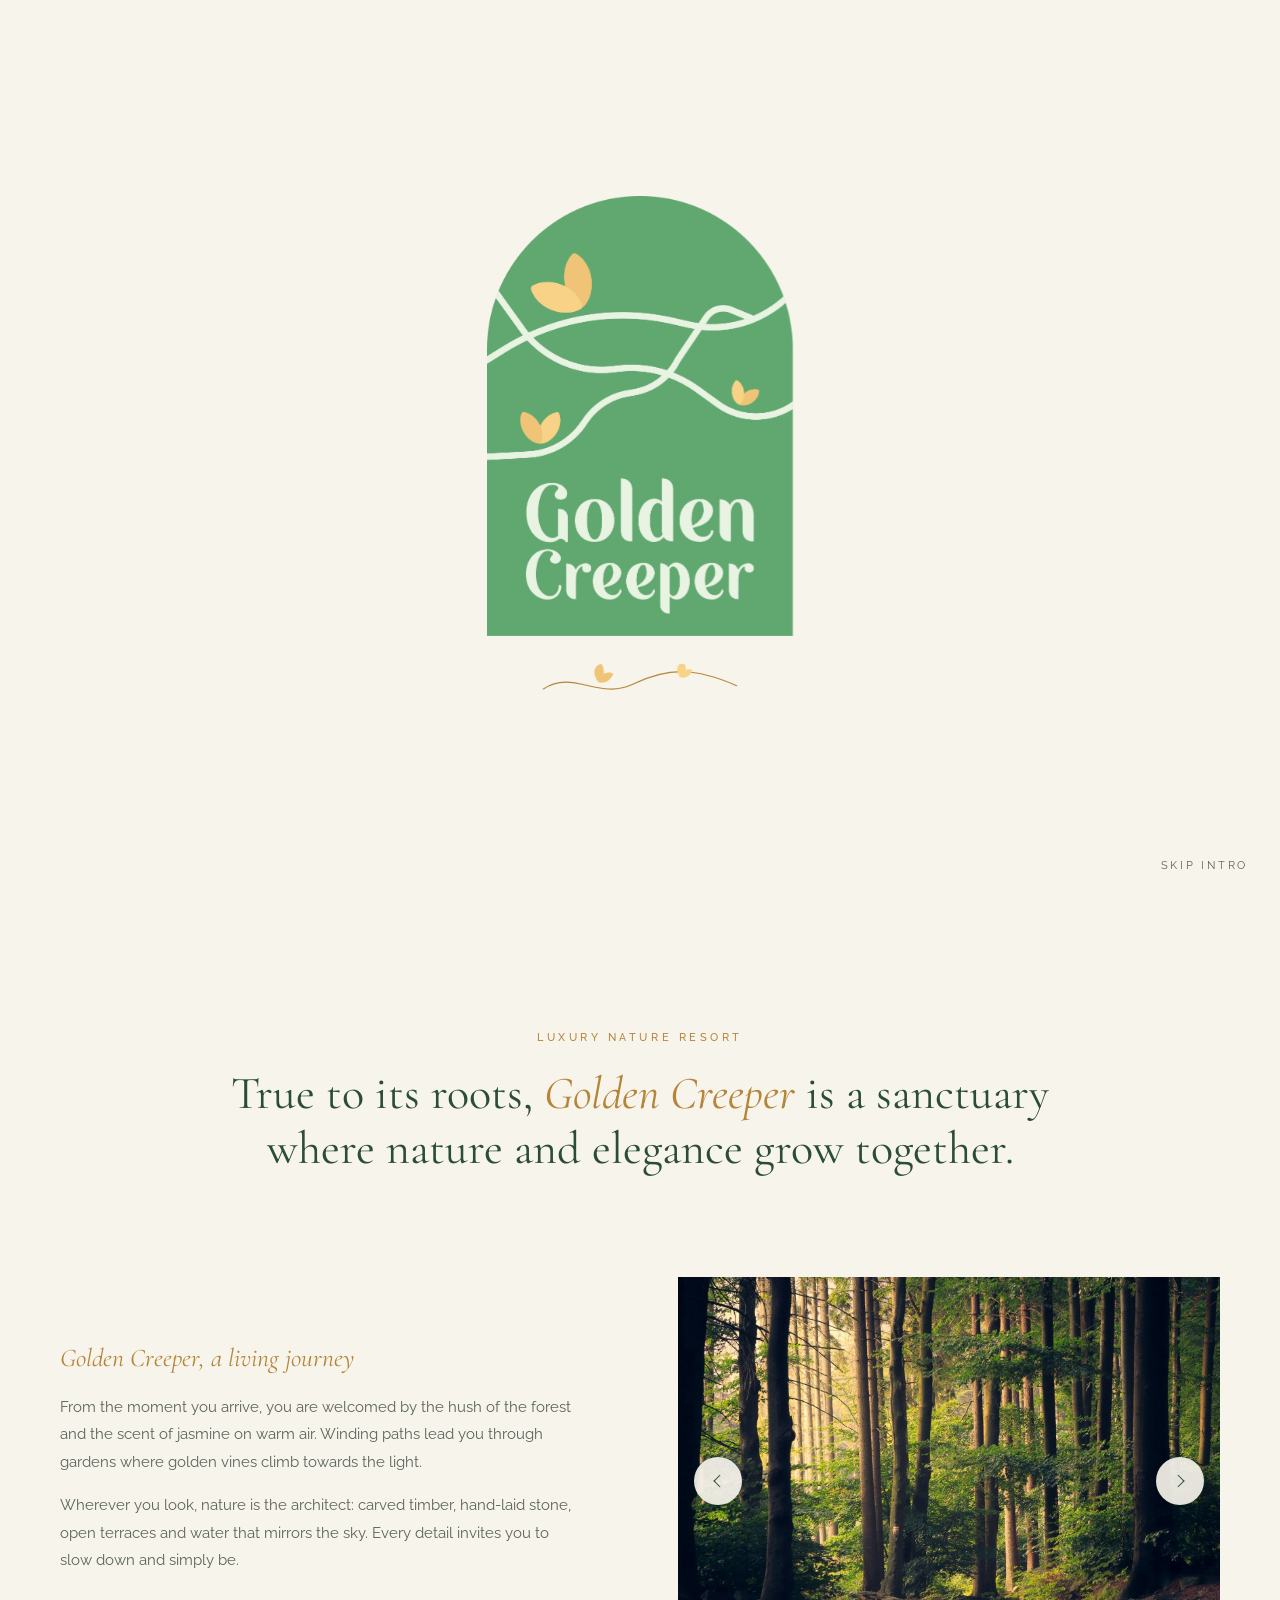
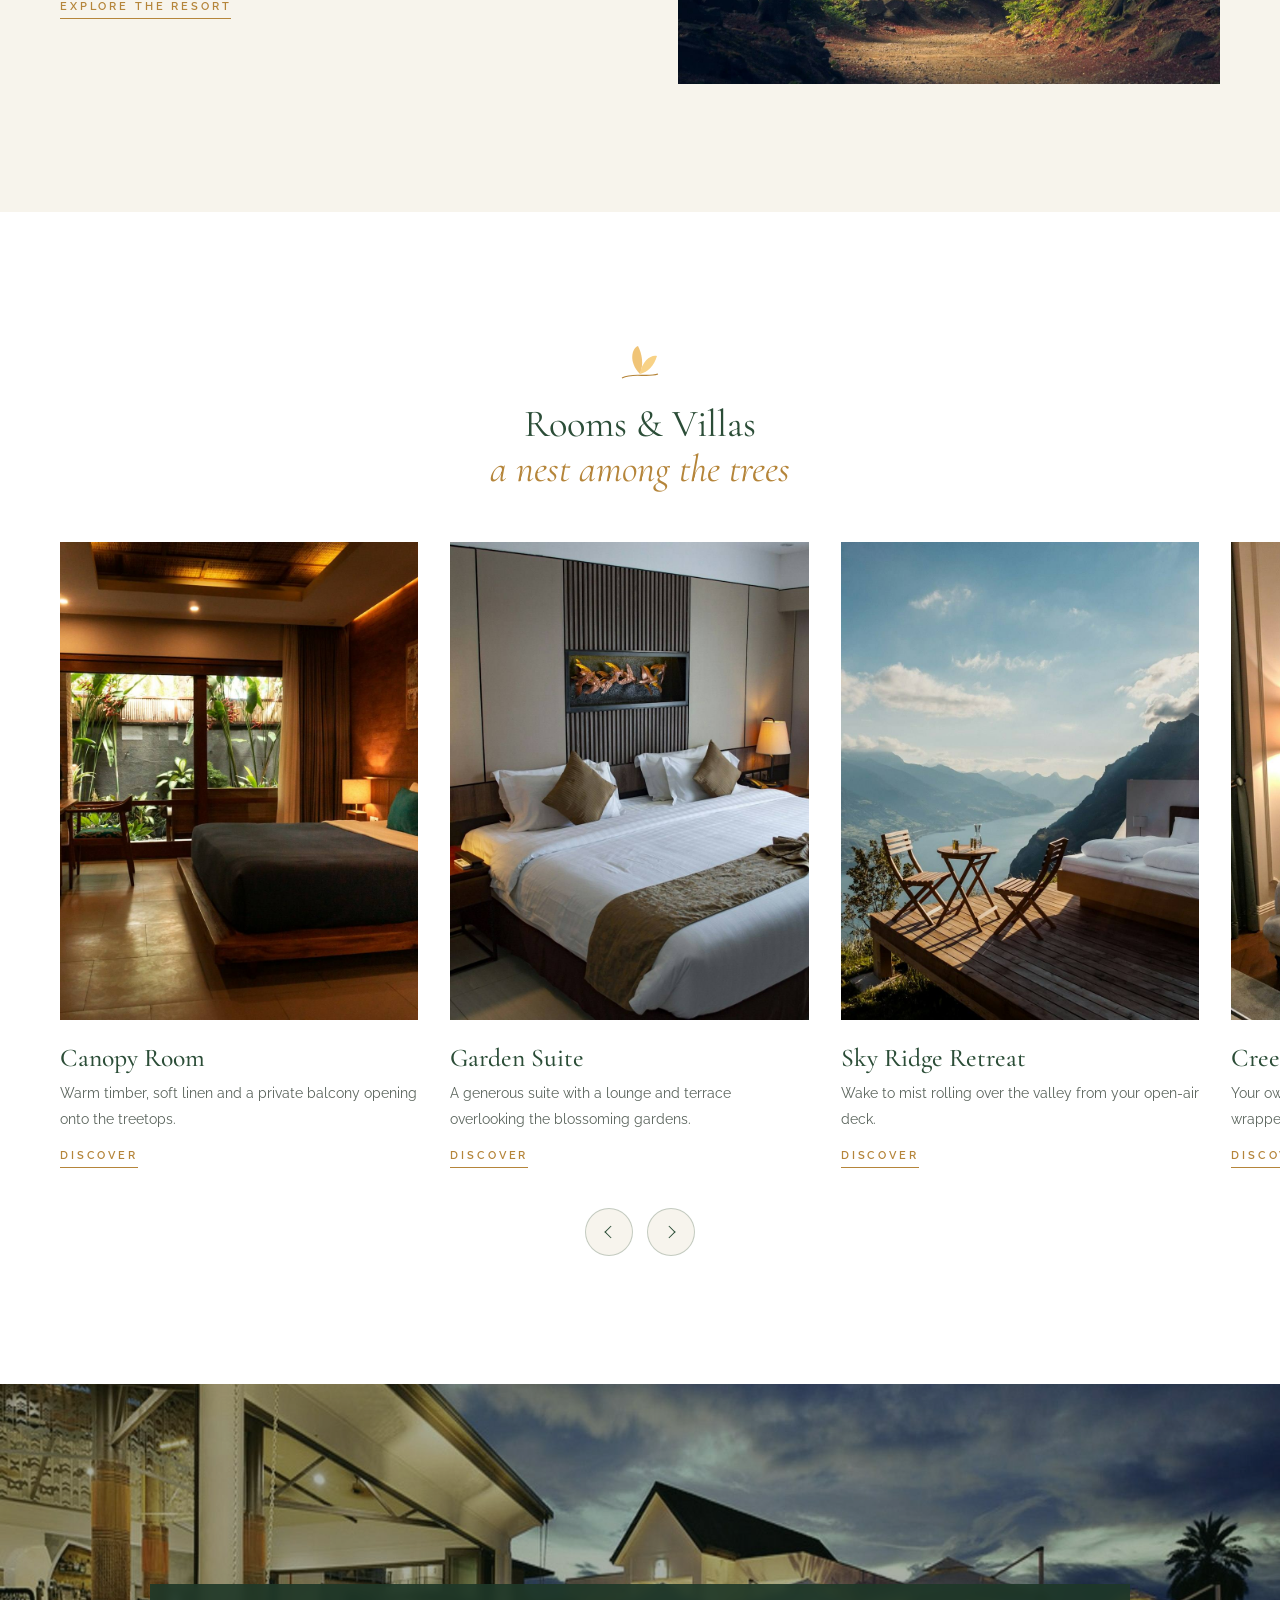
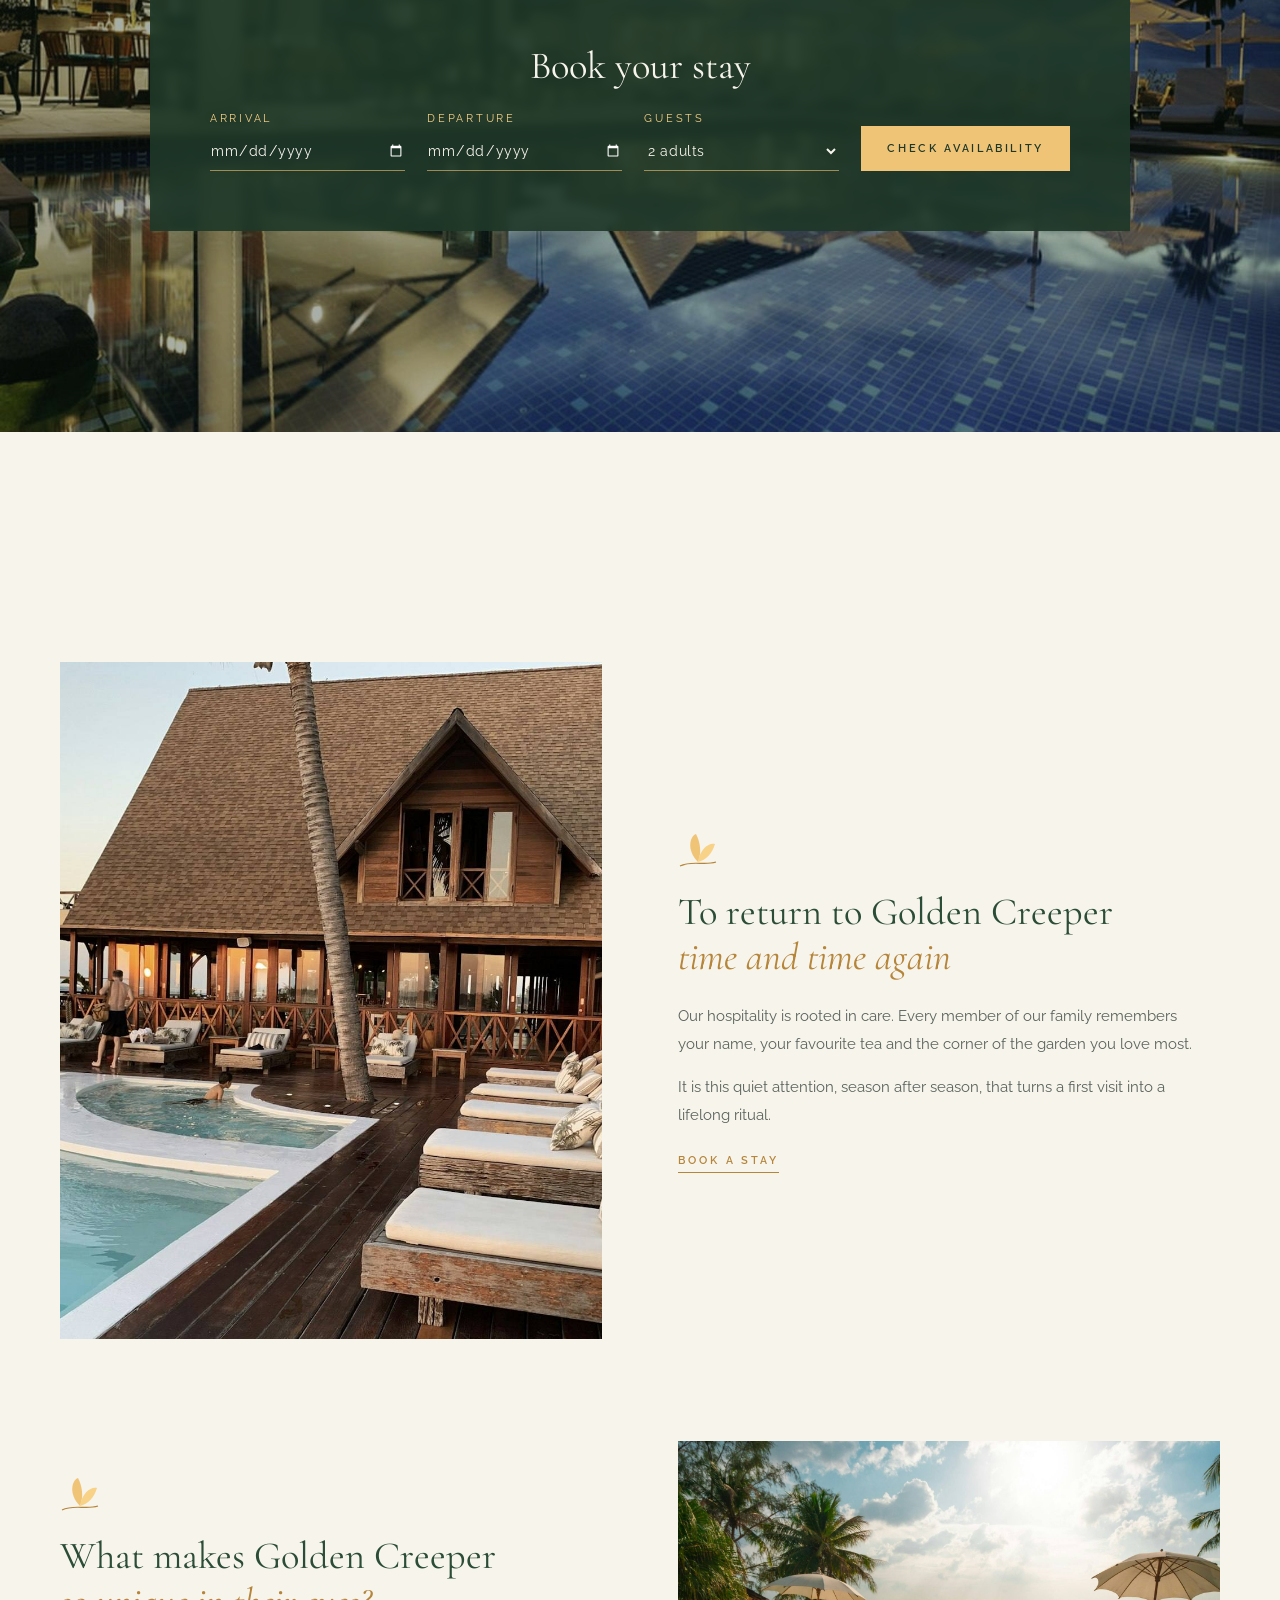
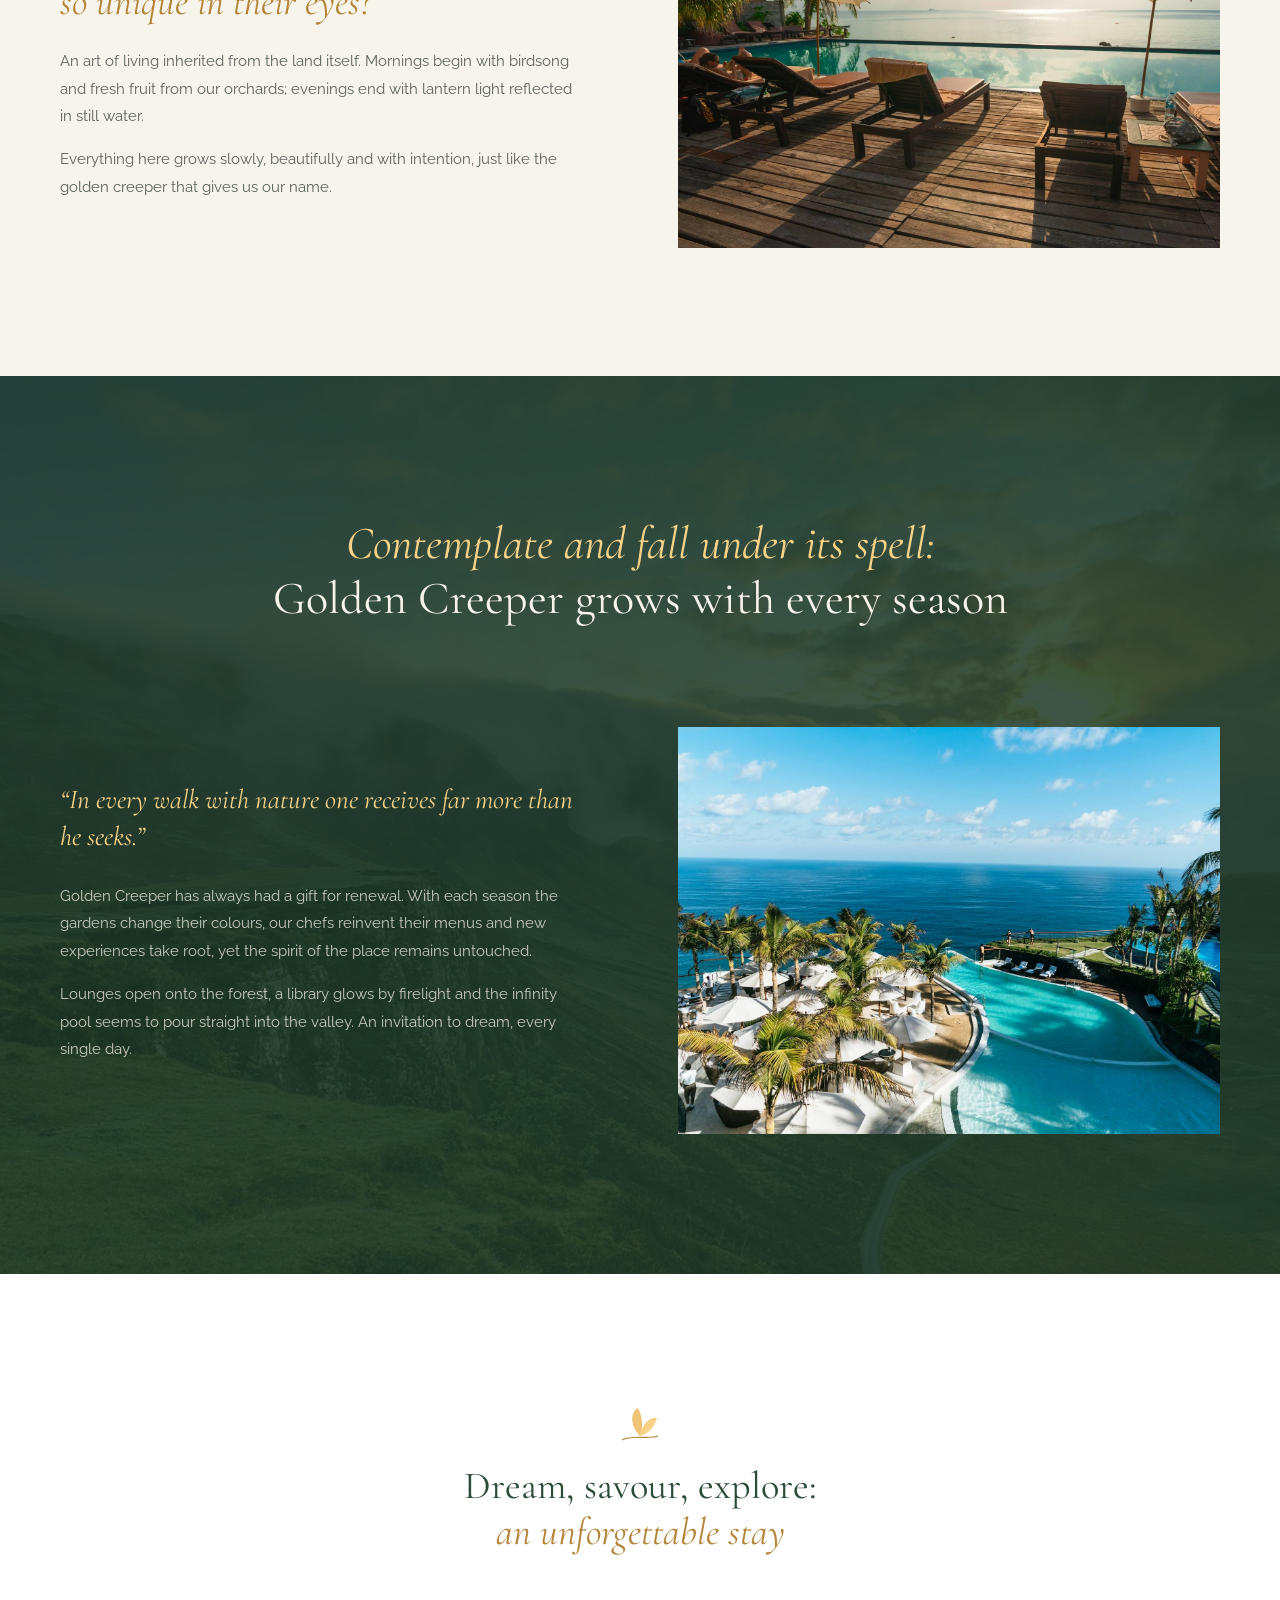
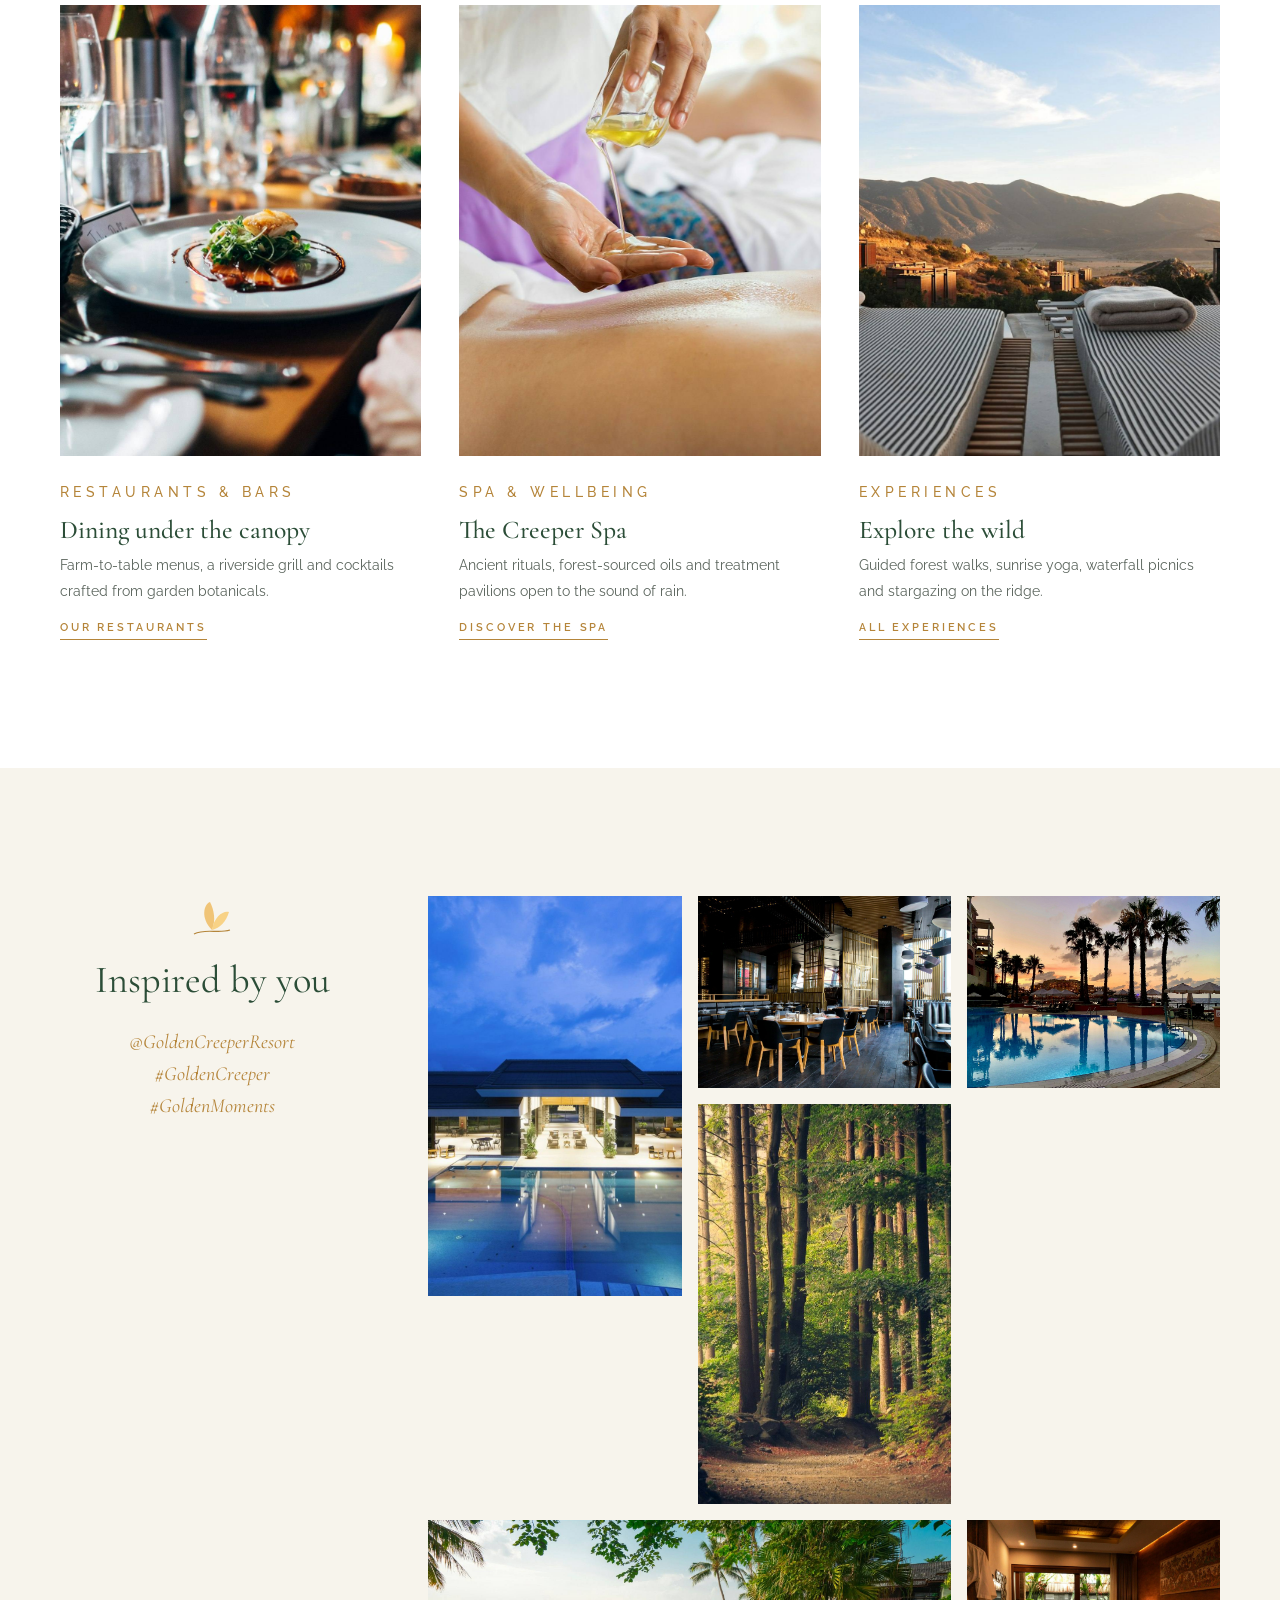
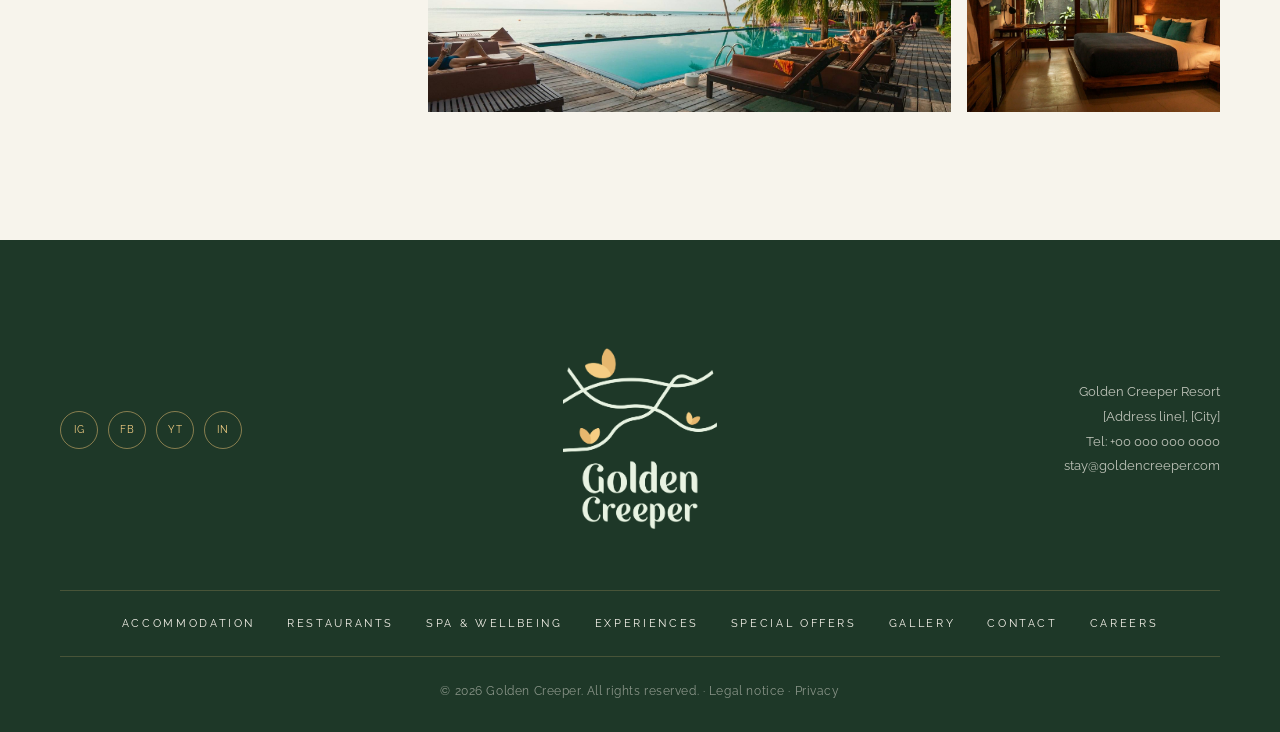
==== index.html @ 2eb1843a "Add files via upload" ====
<!doctype html>
<html lang="en">
<head>
  <meta charset="utf-8">
  <meta name="viewport" content="width=device-width, initial-scale=1">
  <title>Golden Creeper · Luxury Nature Resort · Official Site</title>
  <meta name="description" content="Golden Creeper — a luxury nature resort where the forest, the light and the art of hospitality grow together.">
  <link rel="icon" type="image/png" href="img/logo.png">
  <link rel="preconnect" href="https://fonts.googleapis.com">
  <link rel="preconnect" href="https://fonts.gstatic.com" crossorigin>
  <link href="https://fonts.googleapis.com/css2?family=Cormorant+Garamond:ital,wght@0,400;0,500;0,600;1,400;1,500&family=Raleway:wght@300;400;500;600&display=swap" rel="stylesheet">
  <link rel="preload" as="image" href="img/hero.jpg">
  <link rel="stylesheet" href="css/styles.css">
</head>
<body class="is-intro">

  <!-- ============ INTRO / LANDING SCREEN ============ -->
  <div class="intro" id="intro" aria-hidden="true">
    <div class="intro__bg"></div>
    <div class="intro__stage">
      <div class="intro__logo" id="introLogo">
        <div class="intro__logo-inner">
          <img class="intro__logo-color" src="img/logo.png" alt="">
          <img class="intro__logo-knockout" src="img/logo-knockout.png" alt="">
        </div>
      </div>
      <svg class="intro__ornament" viewBox="0 0 240 48" fill="none">
        <path class="vine" pathLength="1" d="M4 30 C 40 6, 70 44, 112 24 S 186 4, 236 26"/>
        <g class="leaf leaf--1"><path d="M70 22 c -10 -14 -2 -22 4 -22 c 4 8 4 16 -4 22 z"/><path d="M70 22 c 2 -12 14 -14 18 -10 c -4 8 -10 12 -18 10 z"/></g>
        <g class="leaf leaf--2"><path d="M168 16 c -8 -12 0 -18 5 -18 c 3 6 3 13 -5 18 z"/><path d="M168 16 c 2 -10 12 -11 15 -8 c -3 6 -8 10 -15 8 z"/></g>
      </svg>
    </div>
    <button class="intro__skip" type="button">Skip intro</button>
  </div>

  <!-- ============ HEADER ============ -->
  <header class="header" id="header">
    <button class="header__menu" id="menuBtn" type="button" aria-label="Open menu" aria-expanded="false">
      <span class="burger"><i></i><i></i><i></i></span><span class="header__label">Menu</span>
    </button>
    <a class="header__brand" href="#top" aria-label="Golden Creeper home">
      <img class="header__wordmark header__wordmark--light" src="img/wordmark.png" alt="Golden Creeper">
      <img class="header__wordmark header__wordmark--dark" src="img/wordmark-green.png" alt="">
    </a>
    <nav class="header__right">
      <a href="#" class="header__link hide-sm">Languages</a>
      <a href="#offers" class="header__link hide-sm">Offers</a>
      <a href="#book" class="btn btn--line">Book</a>
    </nav>
  </header>

  <!-- ============ FULL-SCREEN MENU ============ -->
  <div class="menu" id="menu">
    <div class="menu__inner">
      <ul class="menu__list">
        <li><a href="#rooms">Rooms &amp; Villas</a></li>
        <li><a href="#dining">Dining</a></li>
        <li><a href="#spa">Spa &amp; Wellbeing</a></li>
        <li><a href="#experiences">Experiences</a></li>
        <li><a href="#offers">Special Offers</a></li>
        <li><a href="#gallery">Gallery</a></li>
        <li><a href="#contact">Contact</a></li>
      </ul>
      <div class="menu__media"><img src="img/forest.jpg" alt=""></div>
    </div>
  </div>

  <main id="top">
    <!-- ============ HERO ============ -->
    <section class="hero">
      <div class="hero__media"><img src="img/hero.jpg" alt="Golden Creeper resort pool surrounded by tropical forest"></div>
      <div class="hero__shade"></div>
      <div class="hero__content">
        <img class="hero__mark" id="heroMark" src="img/logo-knockout.png" alt="Golden Creeper">
        <h1 class="hero__title"><em>Welcome</em> to where the forest turns to gold</h1>
      </div>
      <aside class="hero__card" id="offers">
        <button class="hero__card-close" type="button" aria-label="Close">&times;</button>
        <p class="kicker">Season of Blossoms</p>
        <h3>Golden Creeper in full bloom</h3>
        <p>As the monsoon softens, the gardens awaken. Enjoy a third night on us, a candle-lit dinner under the canopy and a signature spa ritual.</p>
        <a href="#book" class="link">Discover the offer</a>
      </aside>
      <a href="#discover" class="hero__scroll" aria-label="Scroll down"><span></span></a>
    </section>

    <!-- ============ INTRO TEXT ============ -->
    <section class="section section--ivory" id="discover">
      <div class="container narrow center">
        <p class="kicker reveal">Luxury nature resort</p>
        <h2 class="display reveal">True to its roots, <em>Golden Creeper</em> is a sanctuary where nature and elegance grow together.</h2>
      </div>
      <div class="container split split--text-left">
        <div class="split__text reveal">
          <h3 class="subhead"><em>Golden Creeper, a living journey</em></h3>
          <p>From the moment you arrive, you are welcomed by the hush of the forest and the scent of jasmine on warm air. Winding paths lead you through gardens where golden vines climb towards the light.</p>
          <p>Wherever you look, nature is the architect: carved timber, hand-laid stone, open terraces and water that mirrors the sky. Every detail invites you to slow down and simply be.</p>
          <a href="#rooms" class="link">Explore the resort</a>
        </div>
        <div class="split__media reveal">
          <div class="slider" data-slider>
            <div class="slider__track">
              <div class="slide"><img src="img/forest.jpg" alt=""></div>
              <div class="slide"><img src="img/hills.jpg" alt=""></div>
              <div class="slide"><img src="img/deck.jpg" alt=""></div>
            </div>
            <button class="slider__btn slider__btn--prev" aria-label="Previous"></button>
            <button class="slider__btn slider__btn--next" aria-label="Next"></button>
          </div>
        </div>
      </div>
    </section>

    <!-- ============ ROOMS ============ -->
    <section class="section section--white" id="rooms">
      <div class="container center narrow">
        <span class="ornament reveal"></span>
        <h2 class="title reveal">Rooms &amp; Villas<br><em>a nest among the trees</em></h2>
      </div>
      <div class="rooms" data-slider>
        <div class="slider__track rooms__track">
          <article class="room"><div class="room__img"><img src="img/room-1.jpg" alt=""></div><h3>Canopy Room</h3><p>Warm timber, soft linen and a private balcony opening onto the treetops.</p><a href="#book" class="link">Discover</a></article>
          <article class="room"><div class="room__img"><img src="img/room-2.jpg" alt=""></div><h3>Garden Suite</h3><p>A generous suite with a lounge and terrace overlooking the blossoming gardens.</p><a href="#book" class="link">Discover</a></article>
          <article class="room"><div class="room__img"><img src="img/room-4.jpg" alt=""></div><h3>Sky Ridge Retreat</h3><p>Wake to mist rolling over the valley from your open-air deck.</p><a href="#book" class="link">Discover</a></article>
          <article class="room"><div class="room__img"><img src="img/room-3.jpg" alt=""></div><h3>Creeper Pool Villa</h3><p>Your own pool, outdoor shower and a pavilion wrapped in golden vines.</p><a href="#book" class="link">Discover</a></article>
        </div>
        <div class="rooms__nav">
          <button class="slider__btn slider__btn--prev" aria-label="Previous"></button>
          <button class="slider__btn slider__btn--next" aria-label="Next"></button>
        </div>
      </div>
    </section>

    <!-- ============ BOOK BAND ============ -->
    <section class="book" id="book">
      <div class="book__media"><img src="img/pool-night.jpg" alt=""></div>
      <div class="book__panel reveal">
        <h2 class="title title--light">Book your stay</h2>
        <form class="book__form" onsubmit="return false">
          <label>Arrival<input type="date"></label>
          <label>Departure<input type="date"></label>
          <label>Guests<select><option>2 adults</option><option>1 adult</option><option>2 adults, 1 child</option><option>Family</option></select></label>
          <button class="btn btn--gold" type="submit">Check availability</button>
        </form>
      </div>
    </section>

    <!-- ============ STORY ============ -->
    <section class="section section--ivory">
      <div class="container split">
        <div class="split__media split__media--tall reveal"><img src="img/cabana.jpg" alt=""></div>
        <div class="split__text reveal">
          <span class="ornament"></span>
          <h2 class="title">To return to Golden Creeper<br><em>time and time again</em></h2>
          <p>Our hospitality is rooted in care. Every member of our family remembers your name, your favourite tea and the corner of the garden you love most.</p>
          <p>It is this quiet attention, season after season, that turns a first visit into a lifelong ritual.</p>
          <a href="#book" class="link">Book a stay</a>
        </div>
      </div>
      <div class="container split split--text-left">
        <div class="split__text reveal">
          <span class="ornament"></span>
          <h2 class="title">What makes Golden Creeper<br><em>so unique in their eyes?</em></h2>
          <p>An art of living inherited from the land itself. Mornings begin with birdsong and fresh fruit from our orchards; evenings end with lantern light reflected in still water.</p>
          <p>Everything here grows slowly, beautifully and with intention, just like the golden creeper that gives us our name.</p>
        </div>
        <div class="split__media reveal"><img src="img/pool-deck.jpg" alt=""></div>
      </div>
    </section>

    <!-- ============ DARK FEATURE ============ -->
    <section class="feature">
      <div class="feature__bg"><img src="img/hills.jpg" alt=""></div>
      <div class="container feature__head center">
        <h2 class="display display--light reveal"><em>Contemplate and fall under its spell:</em><br>Golden Creeper grows with every season</h2>
      </div>
      <div class="container split feature__body">
        <div class="split__text reveal">
          <blockquote>“In every walk with nature one receives far more than he seeks.”</blockquote>
          <p>Golden Creeper has always had a gift for renewal. With each season the gardens change their colours, our chefs reinvent their menus and new experiences take root, yet the spirit of the place remains untouched.</p>
          <p>Lounges open onto the forest, a library glows by firelight and the infinity pool seems to pour straight into the valley. An invitation to dream, every single day.</p>
        </div>
        <div class="split__media reveal"><img src="img/coast.jpg" alt=""></div>
      </div>
    </section>

    <!-- ============ DINING / SPA / EXPERIENCES ============ -->
    <section class="section section--white" id="experiences">
      <div class="container center narrow">
        <span class="ornament reveal"></span>
        <h2 class="title reveal">Dream, savour, explore:<br><em>an unforgettable stay</em></h2>
      </div>
      <div class="container cards">
        <article class="card reveal" id="dining">
          <div class="card__img"><img src="img/dining-1.jpg" alt=""></div>
          <p class="kicker">Restaurants &amp; Bars</p>
          <h3>Dining under the canopy</h3>
          <p>Farm-to-table menus, a riverside grill and cocktails crafted from garden botanicals.</p>
          <a href="#" class="link">Our restaurants</a>
        </article>
        <article class="card reveal" id="spa">
          <div class="card__img"><img src="img/spa.jpg" alt=""></div>
          <p class="kicker">Spa &amp; Wellbeing</p>
          <h3>The Creeper Spa</h3>
          <p>Ancient rituals, forest-sourced oils and treatment pavilions open to the sound of rain.</p>
          <a href="#" class="link">Discover the spa</a>
        </article>
        <article class="card reveal">
          <div class="card__img"><img src="img/loungers.jpg" alt=""></div>
          <p class="kicker">Experiences</p>
          <h3>Explore the wild</h3>
          <p>Guided forest walks, sunrise yoga, waterfall picnics and stargazing on the ridge.</p>
          <a href="#" class="link">All experiences</a>
        </article>
      </div>
    </section>

    <!-- ============ GALLERY ============ -->
    <section class="section section--ivory" id="gallery">
      <div class="gallery container">
        <div class="gallery__intro reveal">
          <span class="ornament"></span>
          <h2 class="title">Inspired by you</h2>
          <p class="handles"><em>@GoldenCreeperResort<br>#GoldenCreeper<br>#GoldenMoments</em></p>
        </div>
        <div class="gallery__grid">
          <figure class="g1 reveal"><img src="img/pool-dusk.jpg" alt=""></figure>
          <figure class="g2 reveal"><img src="img/dining-2.jpg" alt=""></figure>
          <figure class="g3 reveal"><img src="img/palms.jpg" alt=""></figure>
          <figure class="g4 reveal"><img src="img/forest.jpg" alt=""></figure>
          <figure class="g5 reveal"><img src="img/deck.jpg" alt=""></figure>
          <figure class="g6 reveal"><img src="img/room-1.jpg" alt=""></figure>
        </div>
      </div>
    </section>
  </main>

  <!-- ============ FOOTER ============ -->
  <footer class="footer" id="contact">
    <div class="container footer__top">
      <div class="footer__social">
        <a href="#" aria-label="Instagram">IG</a><a href="#" aria-label="Facebook">FB</a><a href="#" aria-label="YouTube">YT</a><a href="#" aria-label="LinkedIn">IN</a>
      </div>
      <img class="footer__logo" src="img/logo-knockout.png" alt="Golden Creeper">
      <address>
        Golden Creeper Resort<br>
        [Address line], [City]<br>
        Tel: +00 000 000 0000<br>
        <a href="mailto:stay@goldencreeper.com">stay@goldencreeper.com</a>
      </address>
    </div>
    <nav class="footer__nav">
      <a href="#rooms">Accommodation</a><a href="#dining">Restaurants</a><a href="#spa">Spa &amp; Wellbeing</a><a href="#experiences">Experiences</a><a href="#offers">Special offers</a><a href="#gallery">Gallery</a><a href="#contact">Contact</a><a href="#">Careers</a>
    </nav>
    <p class="footer__legal">&copy; <span id="year"></span> Golden Creeper. All rights reserved. · Legal notice · Privacy</p>
  </footer>

  <script src="js/main.js"></script>
</body>
</html>
---- css/styles.css ----
:root{
  --ivory:#F7F4EC; --cream:#E8F3E2; --green:#61A870; --forest:#1E3828; --forest-2:#2B4D37;
  --gold:#F0C477; --gold-soft:#F8D286; --gold-deep:#B5853A; --ink:#2A2F2A; --muted:#5A645C;
  --serif:"Cormorant Garamond", "Cochin", Georgia, serif; --sans:"Raleway", Arial, sans-serif;
  --ease:cubic-bezier(.2,.7,.2,1); --ease-io:cubic-bezier(.77,0,.18,1);
}
*,*::before,*::after{box-sizing:border-box}
html{scroll-behavior:smooth}
body{margin:0;font-family:var(--sans);color:var(--ink);background:var(--ivory);-webkit-font-smoothing:antialiased}
body.is-intro,body.menu-open{overflow:hidden}
img{display:block;max-width:100%}
a{color:inherit;text-decoration:none}
button{font:inherit;color:inherit;background:none;border:0;cursor:pointer;padding:0}
em{font-style:italic}

/* ================= INTRO ================= */
.intro{position:fixed;inset:0;z-index:300;display:grid;place-items:center;background-color:#fff;cursor:pointer;transition:background-color 1.2s ease}
.intro__bg{position:absolute;inset:0;background:var(--ivory);clip-path:polygon(50% 0,50% 0,50% 100%,50% 100%);animation:bkgAppear 1.4s .15s var(--ease-io) forwards;transition:opacity 1.2s ease .1s}
.intro__stage{position:relative;display:flex;flex-direction:column;align-items:center}
.intro__logo{height:min(52vh,440px);aspect-ratio:787/1131;transform-origin:center center;will-change:transform}
.intro__logo-inner{position:relative;width:100%;height:100%;opacity:0;animation:logoGrow 1.9s .55s var(--ease) forwards}
.intro__logo-inner img{position:absolute;inset:0;width:100%;height:100%}
.intro__logo-knockout{opacity:0}
.intro__ornament{width:200px;margin-top:3.2vh}
.intro__ornament .vine{stroke:var(--gold-deep);stroke-width:1.4;stroke-linecap:round;stroke-dasharray:1;stroke-dashoffset:1;opacity:0;animation:vineDraw 1.7s 1.35s ease-in-out forwards}
.intro__ornament .leaf{fill:var(--gold);transform-box:fill-box;transform-origin:50% 100%;transform:scale(0);animation:leafPop .7s var(--ease) forwards}
.intro__ornament .leaf--1{animation-delay:2.05s}
.intro__ornament .leaf--2{animation-delay:2.45s;fill:var(--gold-soft)}
.intro__skip{position:absolute;bottom:28px;right:32px;font-size:11px;letter-spacing:.25em;text-transform:uppercase;color:var(--muted);opacity:0;animation:fadeIn .6s 1.2s forwards}
.intro.is-leaving{background-color:transparent;pointer-events:none}
.intro.is-leaving .intro__bg{opacity:0}
.intro.is-leaving .intro__ornament,.intro.is-leaving .intro__skip{opacity:0!important;transition:opacity .5s}
.intro.is-leaving .intro__logo{transition:transform 1.45s cubic-bezier(.65,0,.25,1)}
.intro.is-leaving .intro__logo-color{opacity:0;transition:opacity 1s ease .25s}
.intro.is-leaving .intro__logo-knockout{opacity:1;transition:opacity 1s ease .25s}

@keyframes bkgAppear{from{clip-path:polygon(50% 0,50% 0,50% 100%,50% 100%)}to{clip-path:polygon(0 0,100% 0,100% 100%,0 100%)}}
@keyframes logoGrow{0%{opacity:0;transform:scale(.6)}35%{opacity:1}100%{opacity:1;transform:scale(1)}}
@keyframes vineDraw{0%{opacity:0;stroke-dashoffset:1}10%{opacity:1}100%{opacity:1;stroke-dashoffset:0}}
@keyframes leafPop{to{transform:scale(1)}}
@keyframes fadeIn{to{opacity:1}}

/* ================= HEADER ================= */
.header{position:fixed;top:0;left:0;right:0;z-index:160;display:flex;align-items:center;justify-content:space-between;padding:22px clamp(20px,3vw,44px);color:#fff;transition:background-color .5s,color .5s,padding .5s,box-shadow .5s,opacity .9s .3s,transform .9s .3s var(--ease)}
body.is-intro .header{opacity:0;transform:translateY(-20px)}
.header--solid{background:var(--ivory);color:var(--forest-2);padding-top:12px;padding-bottom:12px;box-shadow:0 1px 0 rgba(43,77,55,.08)}
.header__menu{display:flex;align-items:center;gap:14px;font-size:11px;letter-spacing:.28em;text-transform:uppercase}
.burger{display:grid;gap:5px;width:26px}
.burger i{display:block;height:1px;background:currentColor;transition:transform .4s,opacity .3s}
.burger i:nth-child(2){width:70%}
.header__brand{position:absolute;left:50%;transform:translateX(-50%);height:48px;opacity:0;pointer-events:none;transition:opacity .5s}
.header__wordmark{height:100%;width:auto}
.header__wordmark--dark{display:none}
.header--solid .header__brand{opacity:1;pointer-events:auto}
.header--solid .header__wordmark--light{display:none}
.header--solid .header__wordmark--dark{display:block}
.header__right{display:flex;align-items:center;gap:28px;font-size:11px;letter-spacing:.24em;text-transform:uppercase}
.header__link{position:relative}
.btn{display:inline-block;font-size:11px;letter-spacing:.24em;text-transform:uppercase;padding:12px 22px;transition:background-color .3s,color .3s,border-color .3s}
.btn--line{border:1px solid currentColor}
.btn--line:hover{background:var(--gold);border-color:var(--gold);color:var(--forest)}
.btn--gold{background:var(--gold);color:var(--forest);font-weight:600}
.btn--gold:hover{background:var(--gold-soft)}
body.menu-open .header{background:transparent;color:#fff;box-shadow:none}
body.menu-open .header__brand{opacity:0}
body.menu-open .burger i:nth-child(1){transform:translateY(6px) rotate(45deg)}
body.menu-open .burger i:nth-child(2){opacity:0}
body.menu-open .burger i:nth-child(3){transform:translateY(-6px) rotate(-45deg)}

/* ================= MENU ================= */
.menu{position:fixed;inset:0;z-index:150;background:var(--forest);color:var(--ivory);clip-path:inset(0 0 100% 0);transition:clip-path .9s var(--ease-io);visibility:hidden}
body.menu-open .menu{clip-path:inset(0 0 0 0);visibility:visible}
.menu__inner{display:grid;grid-template-columns:1fr 1fr;height:100%}
.menu__list{list-style:none;margin:0;padding:120px clamp(30px,8vw,120px) 60px;display:flex;flex-direction:column;justify-content:center;gap:1.4vh}
.menu__list li{opacity:0;transform:translateY(20px);transition:opacity .6s,transform .6s var(--ease)}
body.menu-open .menu__list li{opacity:1;transform:none}
body.menu-open .menu__list li:nth-child(1){transition-delay:.35s}
body.menu-open .menu__list li:nth-child(2){transition-delay:.4s}
body.menu-open .menu__list li:nth-child(3){transition-delay:.45s}
body.menu-open .menu__list li:nth-child(4){transition-delay:.5s}
body.menu-open .menu__list li:nth-child(5){transition-delay:.55s}
body.menu-open .menu__list li:nth-child(6){transition-delay:.6s}
body.menu-open .menu__list li:nth-child(7){transition-delay:.65s}
.menu__list a{font-family:var(--serif);font-size:clamp(1.8rem,3.4vw,3rem);transition:color .3s,padding-left .3s}
.menu__list a:hover{color:var(--gold);padding-left:12px}
.menu__media{overflow:hidden}
.menu__media img{width:100%;height:100%;object-fit:cover;transform:scale(1.15);transition:transform 1.6s var(--ease)}
body.menu-open .menu__media img{transform:scale(1)}

/* ================= HERO ================= */
.hero{position:relative;height:100vh;height:100svh;min-height:620px;overflow:hidden;color:#fff;background:var(--forest)}
.hero__media,.hero__shade{position:absolute;inset:0}
.hero__media img{width:100%;height:100%;object-fit:cover;transform:scale(1.14)}
body.is-revealing .hero__media img,body.is-ready .hero__media img{transform:scale(1);transition:transform 9s cubic-bezier(.15,.6,.2,1)}
.hero__shade{background:radial-gradient(ellipse 55% 50% at 50% 55%,rgba(14,28,19,.38),rgba(14,28,19,0) 70%),linear-gradient(180deg,rgba(14,28,19,.55) 0%,rgba(14,28,19,.22) 35%,rgba(14,28,19,.3) 65%,rgba(14,28,19,.72) 100%)}
.hero__content{position:absolute;inset:0;display:flex;flex-direction:column;align-items:center;justify-content:center;text-align:center;padding:20px 20px 60px}
.hero__mark{height:clamp(220px,42vh,380px);width:auto;aspect-ratio:787/1131}
body.is-intro .hero__mark{opacity:0}
.hero__title{font-family:var(--serif);font-weight:400;font-size:clamp(1.7rem,3.2vw,3rem);line-height:1.15;margin:.2em 0 0;max-width:12.5em;text-shadow:0 2px 30px rgba(0,0,0,.25);transition:opacity 1.2s .45s,transform 1.2s .45s var(--ease)}
.hero__title em{color:var(--gold-soft)}
body.is-intro .hero__title{opacity:0;transform:translateY(24px)}
.hero__card{position:absolute;right:clamp(20px,3vw,44px);bottom:48px;width:min(360px,calc(100% - 40px));background:var(--ivory);color:var(--ink);padding:30px 32px 26px;border-top:3px solid var(--gold);transition:opacity 1s 1s,transform 1s 1s var(--ease)}
body.is-intro .hero__card{opacity:0;transform:translateY(30px)}
.hero__card.is-closed{display:none}
.hero__card h3{font-family:var(--serif);font-weight:500;font-size:1.5rem;color:var(--forest-2);margin:.2em 0 .5em;line-height:1.15}
.hero__card p{font-size:13.5px;line-height:1.7;color:var(--muted);margin:0 0 14px}
.hero__card .kicker{margin:0}
.hero__card-close{position:absolute;top:10px;right:14px;font-size:22px;line-height:1;color:var(--muted)}
.hero__scroll{position:absolute;left:50%;bottom:28px;width:1px;height:60px;background:rgba(255,255,255,.3);overflow:hidden;transition:opacity 1s 1.2s}
.hero__scroll span{position:absolute;left:0;top:-50%;width:1px;height:50%;background:#fff;animation:scrollLine 2.2s infinite var(--ease-io)}
body.is-intro .hero__scroll{opacity:0}
@keyframes scrollLine{0%{top:-50%}100%{top:100%}}

/* ================= COMMON ================= */
.container{width:100%;max-width:1240px;margin:0 auto;padding:0 clamp(20px,4vw,40px)}
.narrow{max-width:900px}
.center{text-align:center}
.section{padding:clamp(80px,10vw,140px) 0}
.section--ivory{background:var(--ivory)}
.section--white{background:#fff}
.kicker{font-size:11px;letter-spacing:.32em;text-transform:uppercase;color:var(--gold-deep);margin:0 0 18px;font-weight:500}
.display,.title{font-family:var(--serif);font-weight:400;color:var(--forest-2);line-height:1.18;margin:0 0 .6em}
.display{font-size:clamp(2rem,3.6vw,3.2rem)}
.title{font-size:clamp(1.9rem,3vw,2.7rem)}
.display em,.title em{color:var(--gold-deep)}
.display--light,.title--light{color:var(--ivory)}
.display--light em{color:var(--gold-soft)}
.subhead{font-family:var(--serif);font-weight:400;font-size:1.6rem;color:var(--gold-deep);margin:0 0 .8em}
p{font-size:15px;line-height:1.85;color:var(--muted);font-weight:400}
.link{display:inline-block;margin-top:10px;font-size:11px;letter-spacing:.26em;text-transform:uppercase;color:var(--gold-deep);font-weight:600;padding-bottom:6px;background:linear-gradient(currentColor,currentColor) left bottom/100% 1px no-repeat;transition:background-size .4s var(--ease)}
.link:hover{background-size:30% 1px}
.ornament{display:block;width:40px;height:40px;margin:0 auto 22px;background:url("data:image/svg+xml,%3Csvg xmlns='http://www.w3.org/2000/svg' viewBox='0 0 40 40'%3E%3Cpath d='M20 34 C 8 22 12 8 18 6 C 22 14 24 24 20 34Z' fill='%23F0C477'/%3E%3Cpath d='M20 34 C 22 20 32 14 37 16 C 34 26 28 32 20 34Z' fill='%23F8D286'/%3E%3Cpath d='M2 38 C 14 32 26 38 38 34' stroke='%23B5853A' stroke-width='1.2' fill='none'/%3E%3C/svg%3E") center/contain no-repeat}
.split__text .ornament{margin-left:0}

.split{display:grid;grid-template-columns:1fr 1fr;gap:clamp(40px,6vw,96px);align-items:center;margin-top:clamp(60px,8vw,110px)}
.split__media{overflow:hidden}
.split__media>img,.slide img{width:100%;aspect-ratio:4/3;object-fit:cover}
.split__media--tall>img{aspect-ratio:4/5}
.split__text{max-width:520px}

/* slider */
.slider{position:relative;overflow:hidden}
.slider__track{display:flex;transition:transform .9s var(--ease-io)}
.slide{flex:0 0 100%}
.slider__btn{position:absolute;top:50%;width:48px;height:48px;margin-top:-24px;border-radius:50%;background:rgba(247,244,236,.92);transition:background-color .3s;z-index:2}
.slider__btn::after{content:"";position:absolute;top:50%;left:50%;width:9px;height:9px;border-top:1px solid var(--forest-2);border-right:1px solid var(--forest-2)}
.slider__btn--prev{left:16px}.slider__btn--prev::after{transform:translate(-30%,-50%) rotate(-135deg)}
.slider__btn--next{right:16px}.slider__btn--next::after{transform:translate(-70%,-50%) rotate(45deg)}
.slider__btn:hover{background:var(--gold)}

/* rooms */
.rooms{margin-top:50px;overflow:hidden;position:relative}
.rooms__track{gap:32px;padding:0 max(clamp(20px,4vw,40px),calc((100vw - 1240px)/2 + 40px))}
.room{flex:0 0 clamp(270px,28vw,380px)}
.room__img{overflow:hidden;margin-bottom:22px}
.room__img img{width:100%;aspect-ratio:3/4;object-fit:cover;transition:transform 1.2s var(--ease)}
.room:hover .room__img img{transform:scale(1.06)}
.room h3,.card h3{font-family:var(--serif);font-weight:500;font-size:1.6rem;color:var(--forest-2);margin:0 0 .3em}
.room p{margin:0 0 6px;font-size:14px}
.rooms__nav{display:flex;justify-content:center;gap:14px;margin-top:40px}
.rooms__nav .slider__btn{position:relative;top:auto;left:auto;right:auto;margin:0;border:1px solid rgba(43,77,55,.25)}

/* book */
.book{position:relative;min-height:72vh;display:grid;place-items:center;padding:100px 20px;overflow:hidden}
.book__media{position:absolute;inset:0}
.book__media img{width:100%;height:100%;object-fit:cover}
.book__media::after{content:"";position:absolute;inset:0;background:rgba(14,28,19,.35)}
.book__panel{position:relative;background:rgba(30,56,40,.9);backdrop-filter:blur(4px);padding:clamp(30px,5vw,60px);text-align:center;width:min(980px,100%)}
.book__form{display:grid;grid-template-columns:repeat(3,1fr) auto;gap:22px;align-items:end;margin-top:18px}
.book__form label{display:flex;flex-direction:column;gap:8px;text-align:left;font-size:10.5px;letter-spacing:.26em;text-transform:uppercase;color:var(--gold-soft)}
.book__form input,.book__form select{background:transparent;border:0;border-bottom:1px solid rgba(240,196,119,.6);color:var(--ivory);font:inherit;font-size:14px;letter-spacing:.04em;text-transform:none;padding:10px 0;color-scheme:dark}
.book__form select option{color:var(--ink)}
.book__form .btn{padding:16px 26px}

/* feature */
.feature{position:relative;background:var(--forest);color:var(--ivory);padding:clamp(90px,11vw,160px) 0;overflow:hidden}
.feature__bg{position:absolute;inset:0;opacity:.14}
.feature__bg img{width:100%;height:100%;object-fit:cover}
.feature .container{position:relative}
.feature p{color:rgba(247,244,236,.78)}
.feature blockquote{font-family:var(--serif);font-style:italic;font-size:1.7rem;line-height:1.35;color:var(--gold-soft);margin:0 0 1em}

/* cards */
.cards{display:grid;grid-template-columns:repeat(3,1fr);gap:clamp(24px,3vw,44px);margin-top:50px}
.card__img{overflow:hidden;margin-bottom:24px}
.card__img img{width:100%;aspect-ratio:4/5;object-fit:cover;transition:transform 1.2s var(--ease)}
.card:hover .card__img img{transform:scale(1.06)}
.card .kicker{margin-bottom:8px}
.card p{font-size:14px;margin:0 0 6px}
.card:nth-child(2){transition-delay:.12s}.card:nth-child(3){transition-delay:.24s}

/* gallery */
.gallery{display:grid;grid-template-columns:1fr 2.6fr;gap:clamp(30px,5vw,70px);align-items:start}
.gallery__intro{position:sticky;top:120px;text-align:center}
.gallery__intro .ornament{margin-left:auto}
.handles{font-family:var(--serif);font-size:1.25rem;color:var(--gold-deep);line-height:1.6}
.gallery__grid{display:grid;grid-template-columns:repeat(3,1fr);grid-auto-rows:clamp(140px,15vw,220px);gap:16px}
.gallery__grid figure{margin:0;overflow:hidden}
.gallery__grid img{width:100%;height:100%;object-fit:cover;transition:transform 1.2s var(--ease)}
.gallery__grid figure:hover img{transform:scale(1.06)}
.g1{grid-row:span 2}.g4{grid-row:span 2}.g5{grid-column:span 2}
.g2{transition-delay:.1s}.g3{transition-delay:.2s}

/* footer */
.footer{background:var(--forest);color:var(--ivory);padding:80px 0 30px;text-align:center}
.footer__top{display:grid;grid-template-columns:1fr auto 1fr;align-items:center;gap:40px}
.footer__social{display:flex;gap:10px;justify-self:start}
.footer__social a{width:38px;height:38px;border-radius:50%;border:1px solid rgba(240,196,119,.5);display:grid;place-items:center;font-size:10px;letter-spacing:.1em;color:var(--gold-soft);transition:background-color .3s,color .3s}
.footer__social a:hover{background:var(--gold);color:var(--forest)}
.footer__logo{height:220px;width:auto}
.footer address{font-style:normal;justify-self:end;text-align:right;font-size:13px;line-height:1.9;color:rgba(247,244,236,.75)}
.footer__nav{display:flex;flex-wrap:wrap;justify-content:center;gap:12px 32px;margin:50px auto 0;padding:26px 20px;border-top:1px solid rgba(240,196,119,.2);border-bottom:1px solid rgba(240,196,119,.2);max-width:1160px;font-size:11px;letter-spacing:.24em;text-transform:uppercase}
.footer__nav a:hover{color:var(--gold)}
.footer__legal{font-size:11.5px;color:rgba(247,244,236,.5);margin:24px 0 0;letter-spacing:.05em}

/* reveal on scroll */
.reveal{opacity:0;transform:translateY(40px);transition:opacity 1.1s ease,transform 1.1s var(--ease)}
.reveal.in-view{opacity:1;transform:none}
.reveal>img,.reveal .slide img{transform:scale(1.08);transition:transform 1.8s var(--ease)}
.reveal.in-view>img,.reveal.in-view .slide img{transform:scale(1)}

/* responsive */
@media (max-width:900px){
  .hide-sm{display:none}
  .header__label{display:none}
  .split,.cards,.gallery,.footer__top{grid-template-columns:1fr}
  .split--text-left .split__text{order:2}
  .split__text{max-width:none}
  .gallery__intro{position:static}
  .book__form{grid-template-columns:1fr 1fr}
  .book__form .btn{grid-column:1/-1}
  .footer__social,.footer address{justify-self:center;text-align:center}
  .menu__inner{grid-template-columns:1fr}
  .menu__media{display:none}
  .hero__card{display:none}
  .header__brand{height:38px}
}
@media (prefers-reduced-motion:reduce){
  *,*::before,*::after{animation-duration:.01ms!important;animation-delay:0s!important;transition-duration:.01ms!important;transition-delay:0s!important}
}
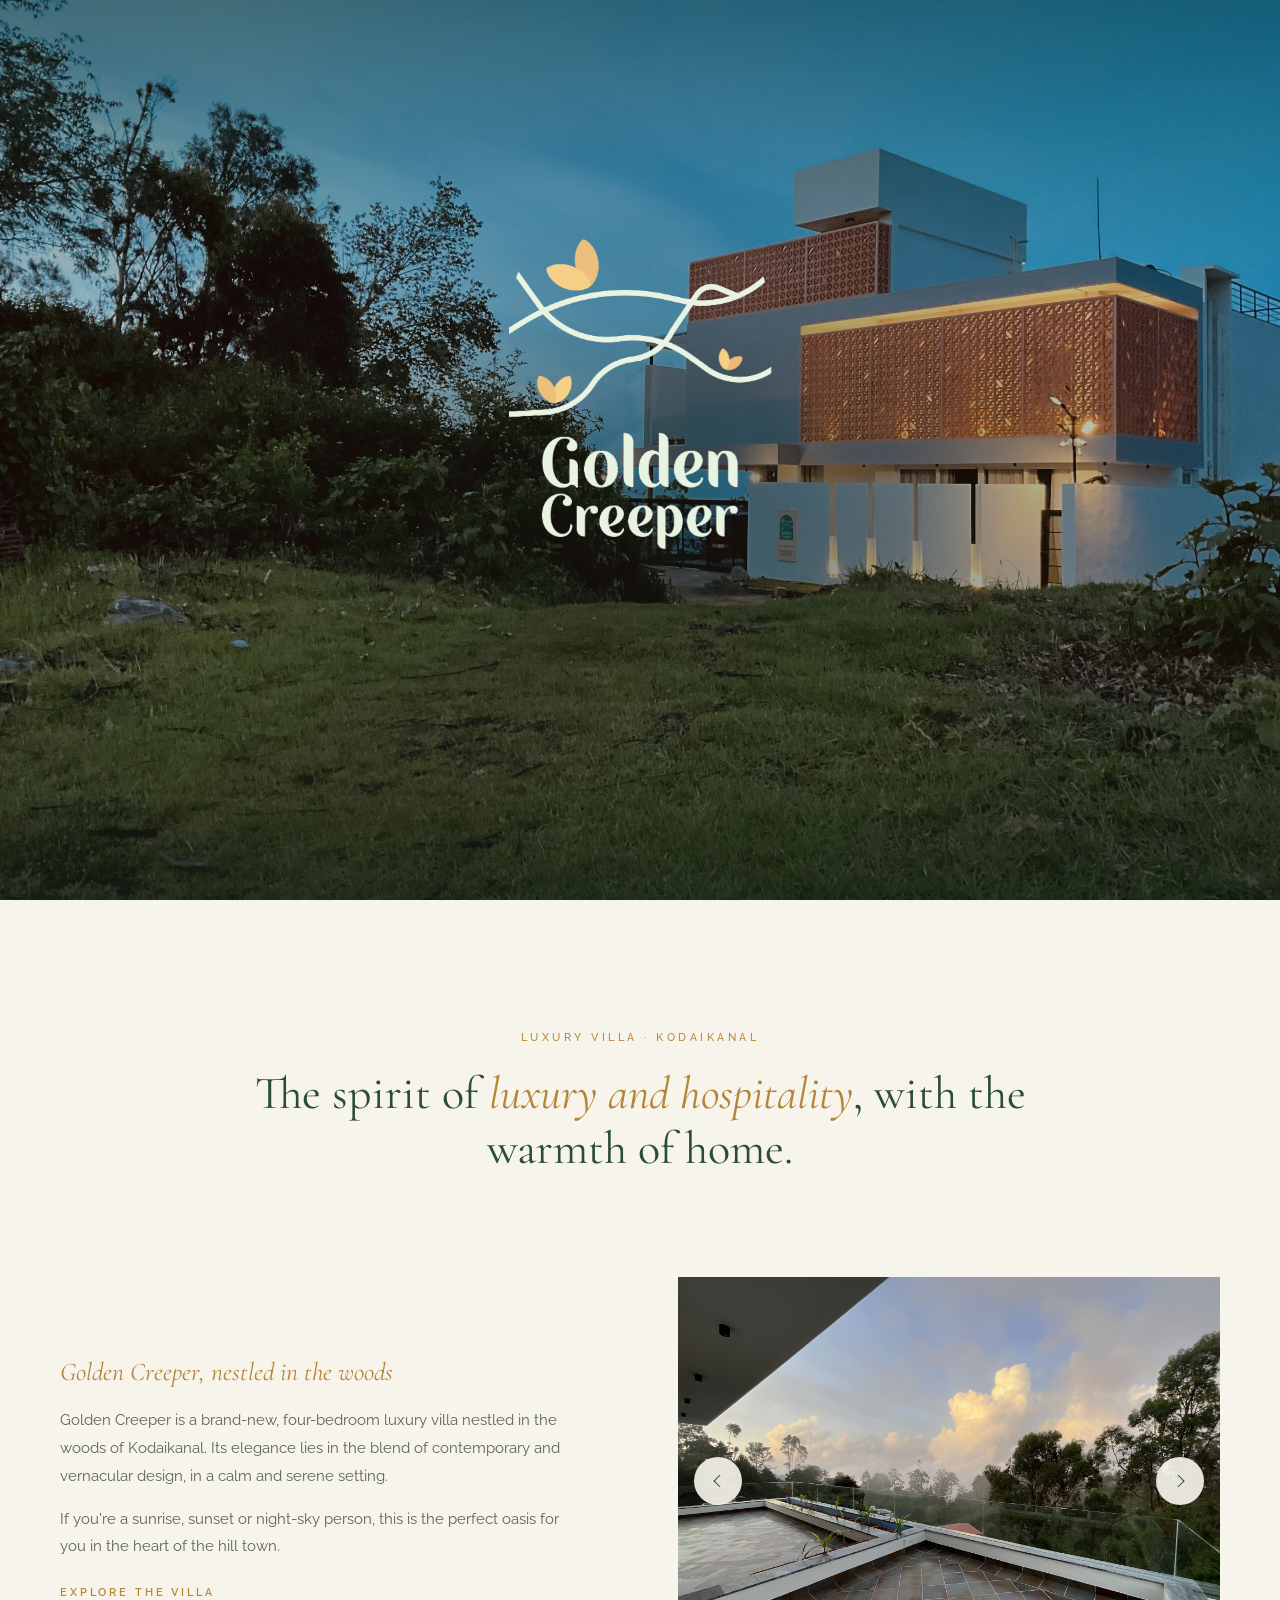
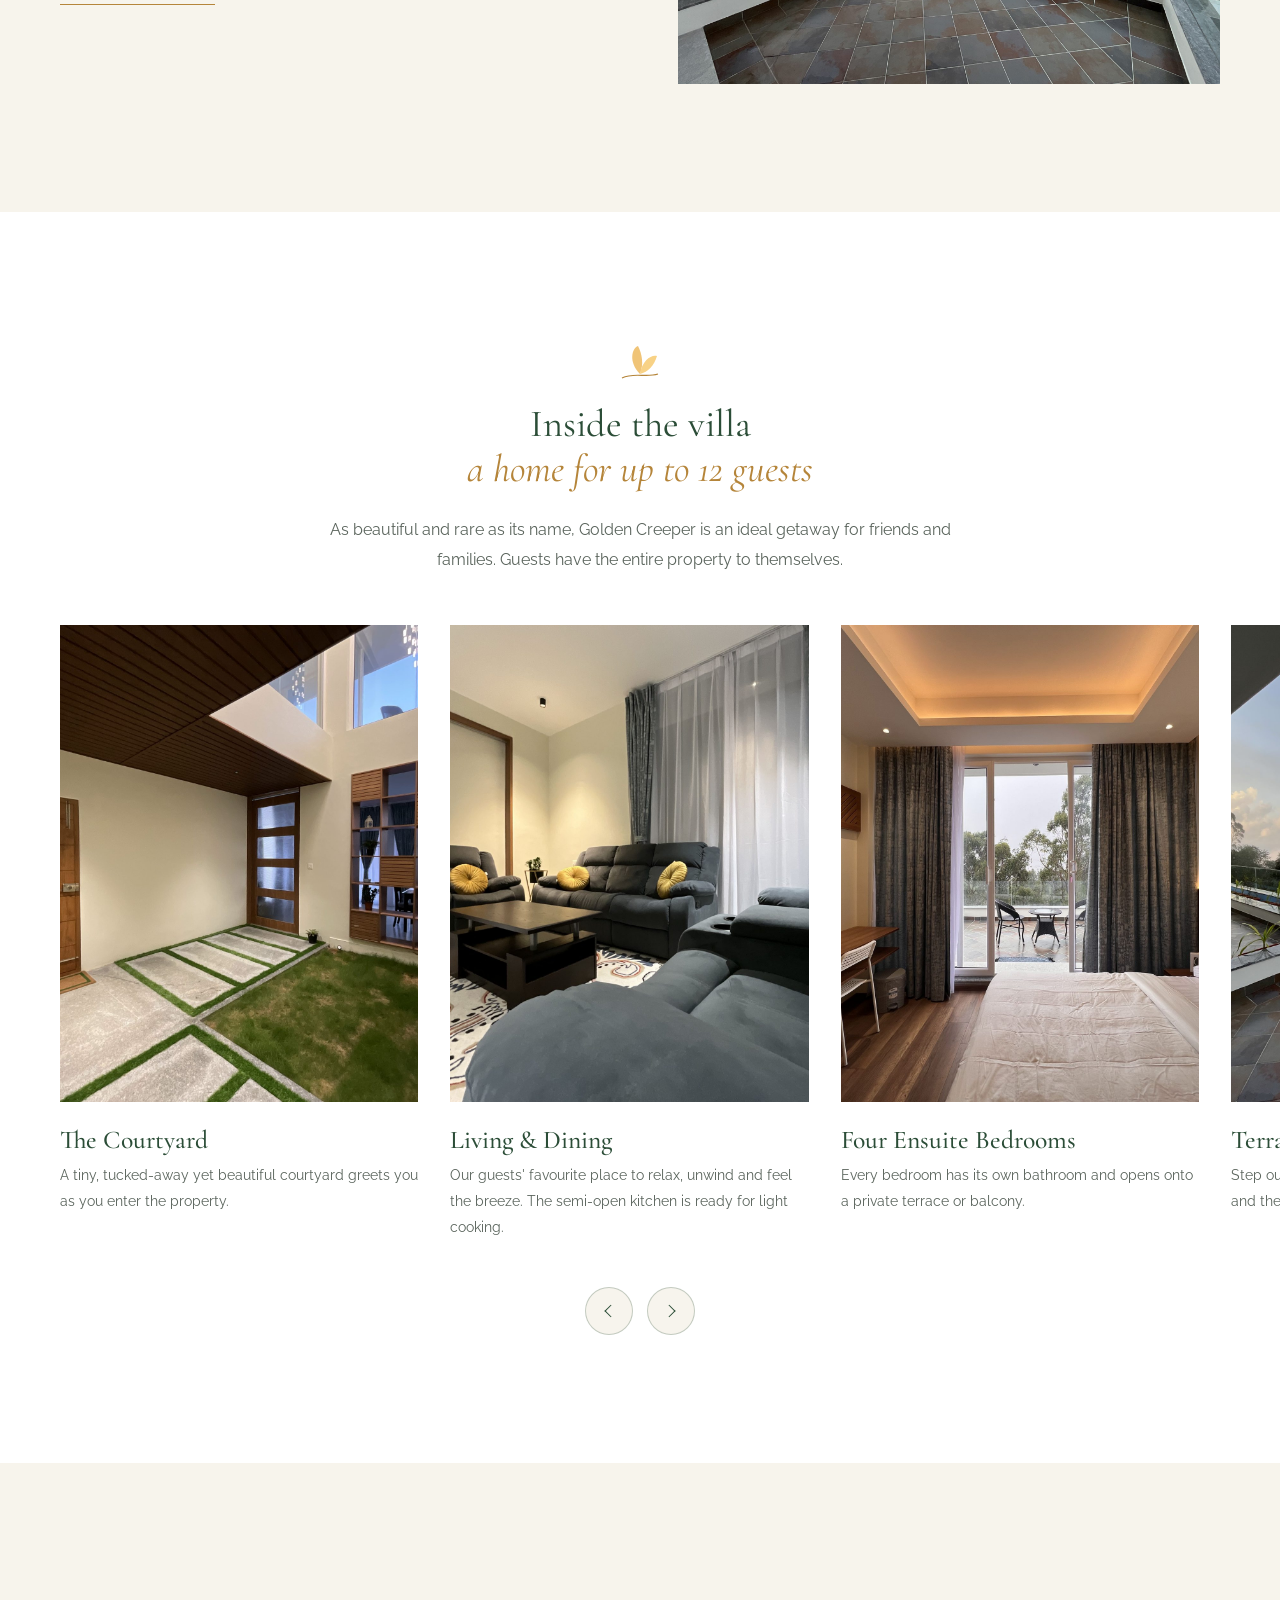
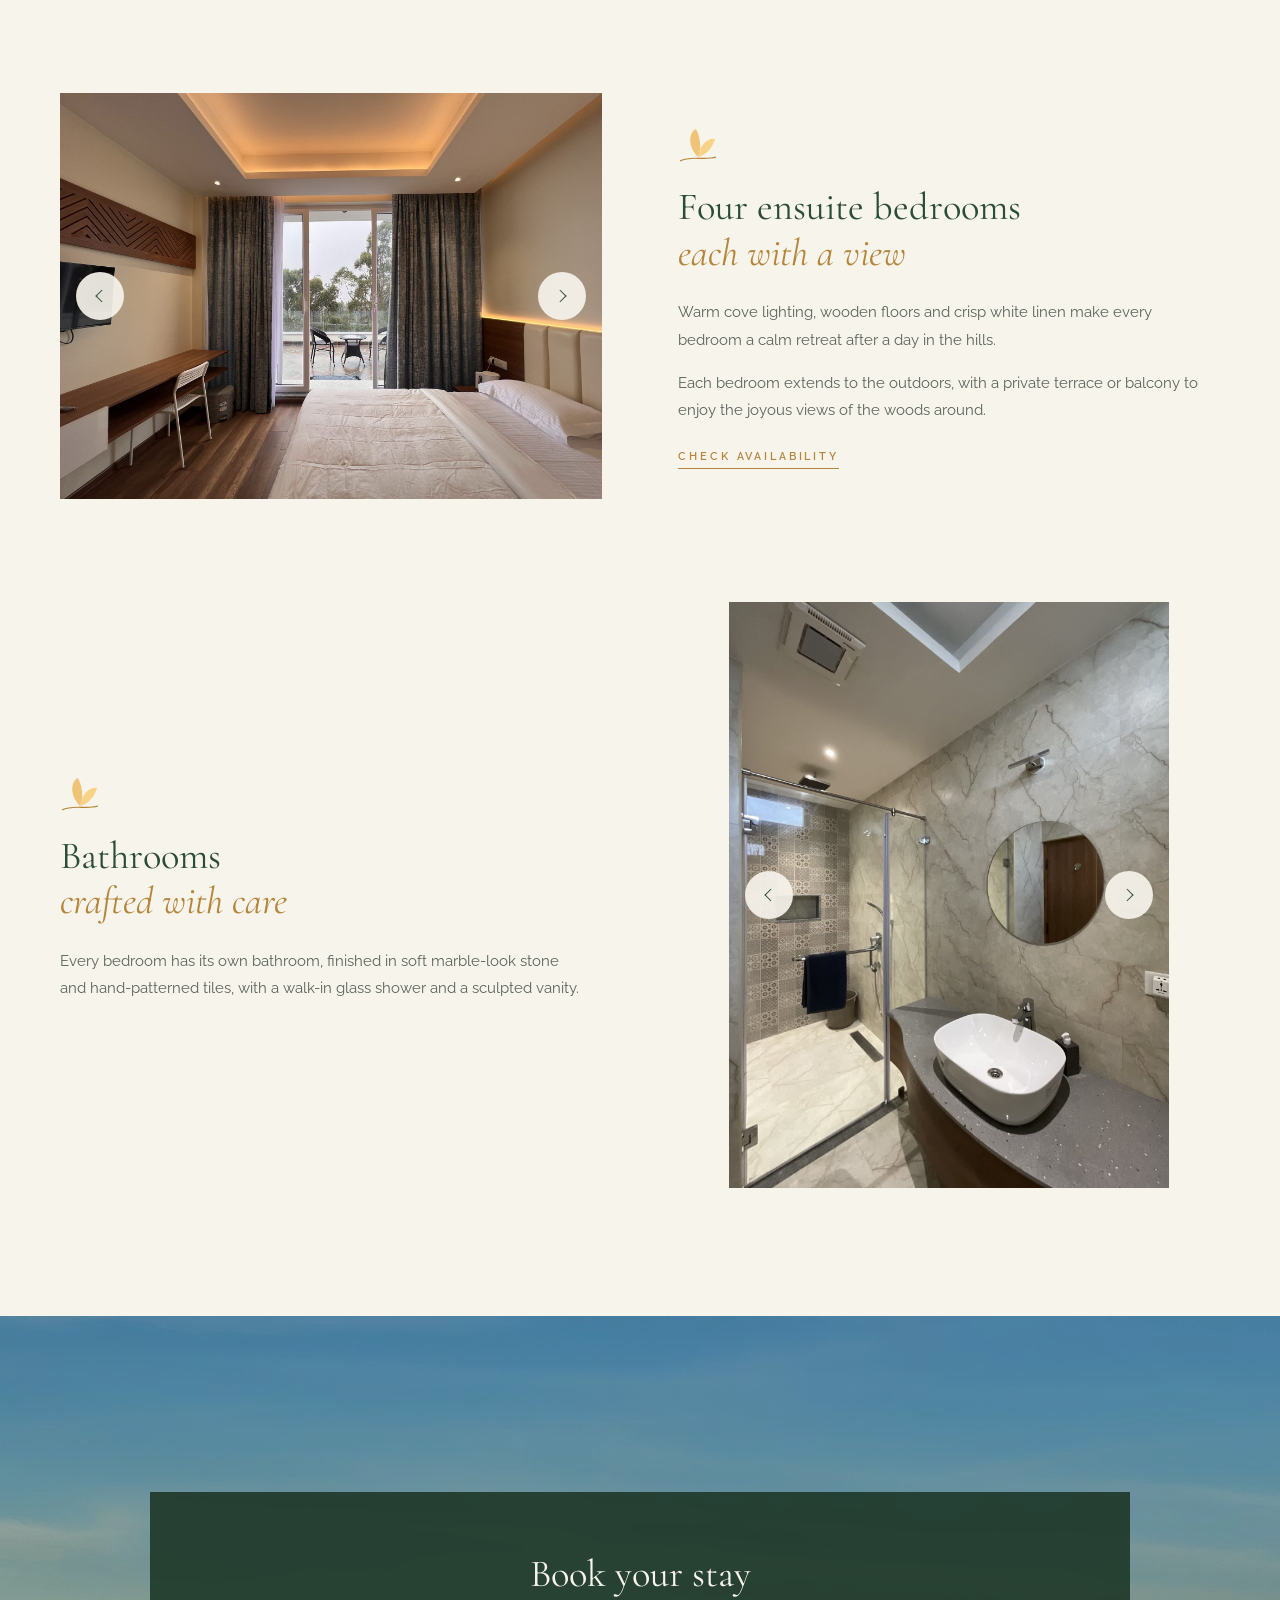
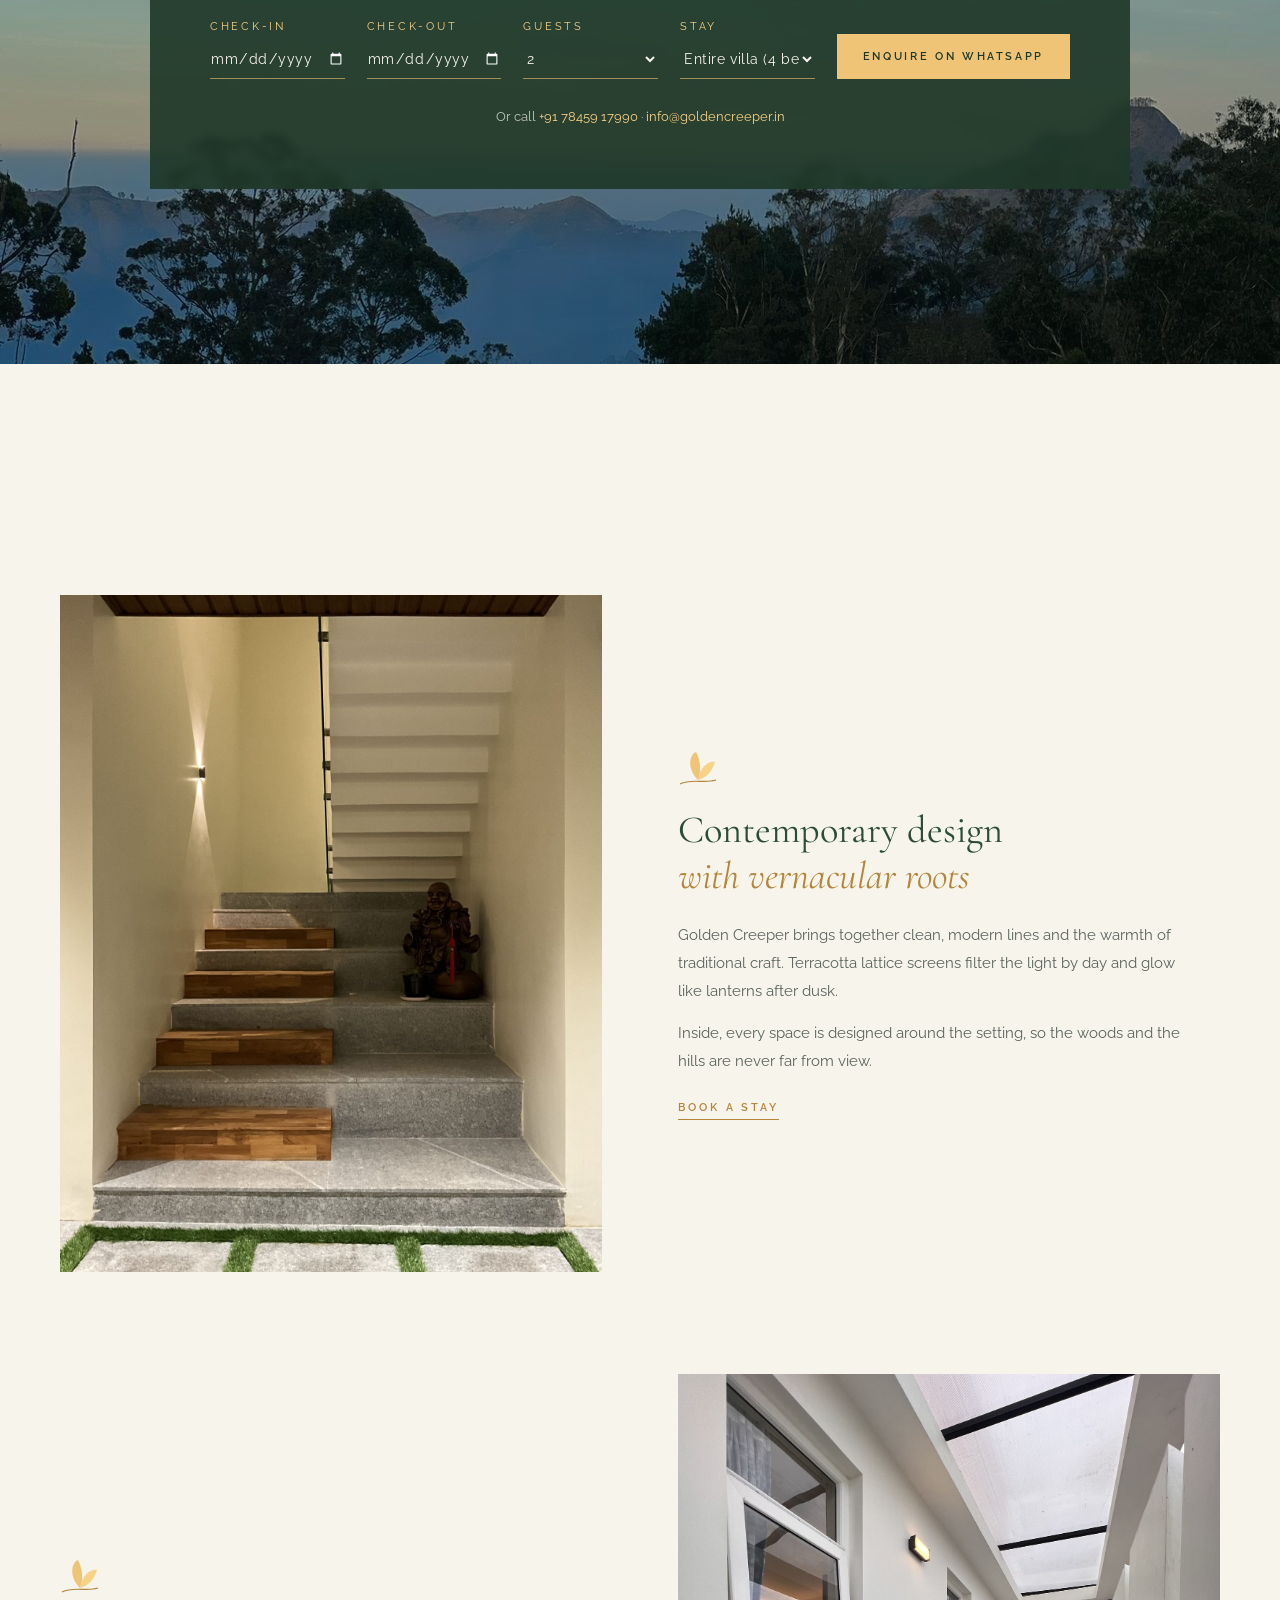
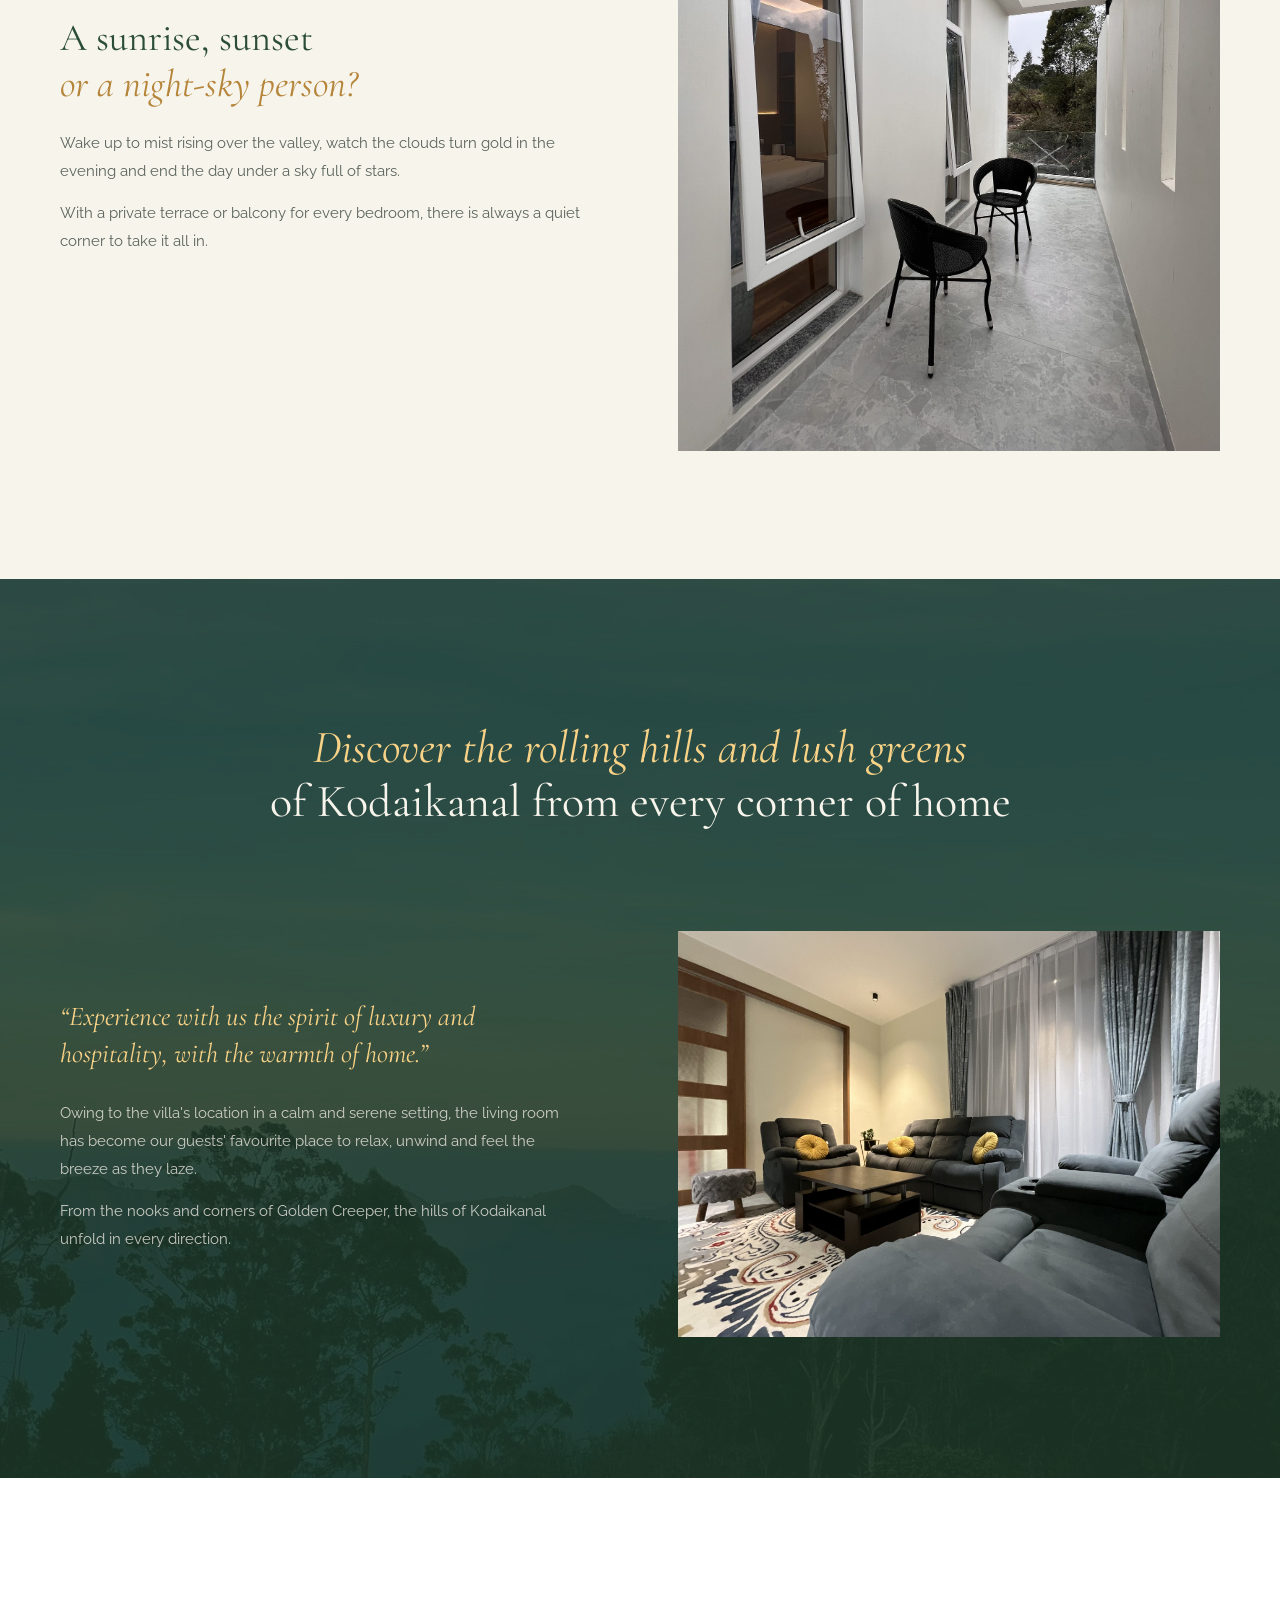
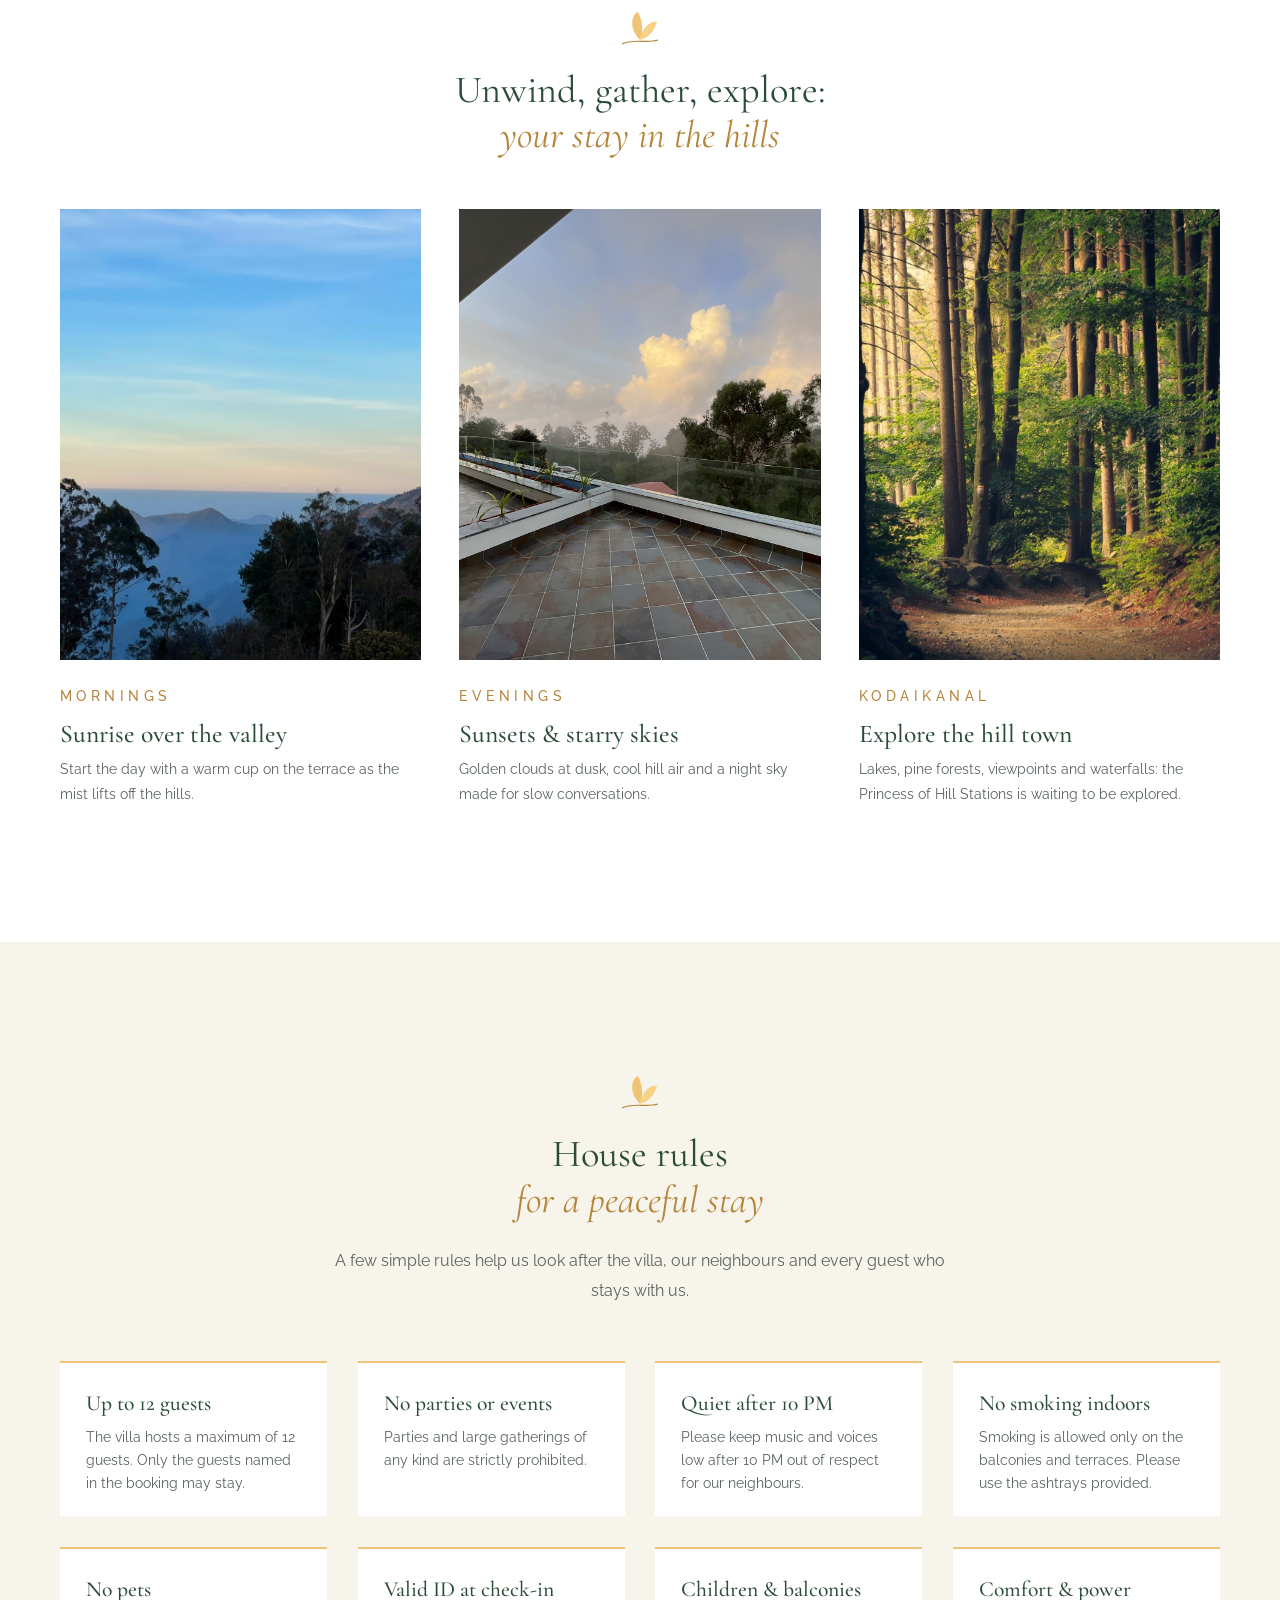
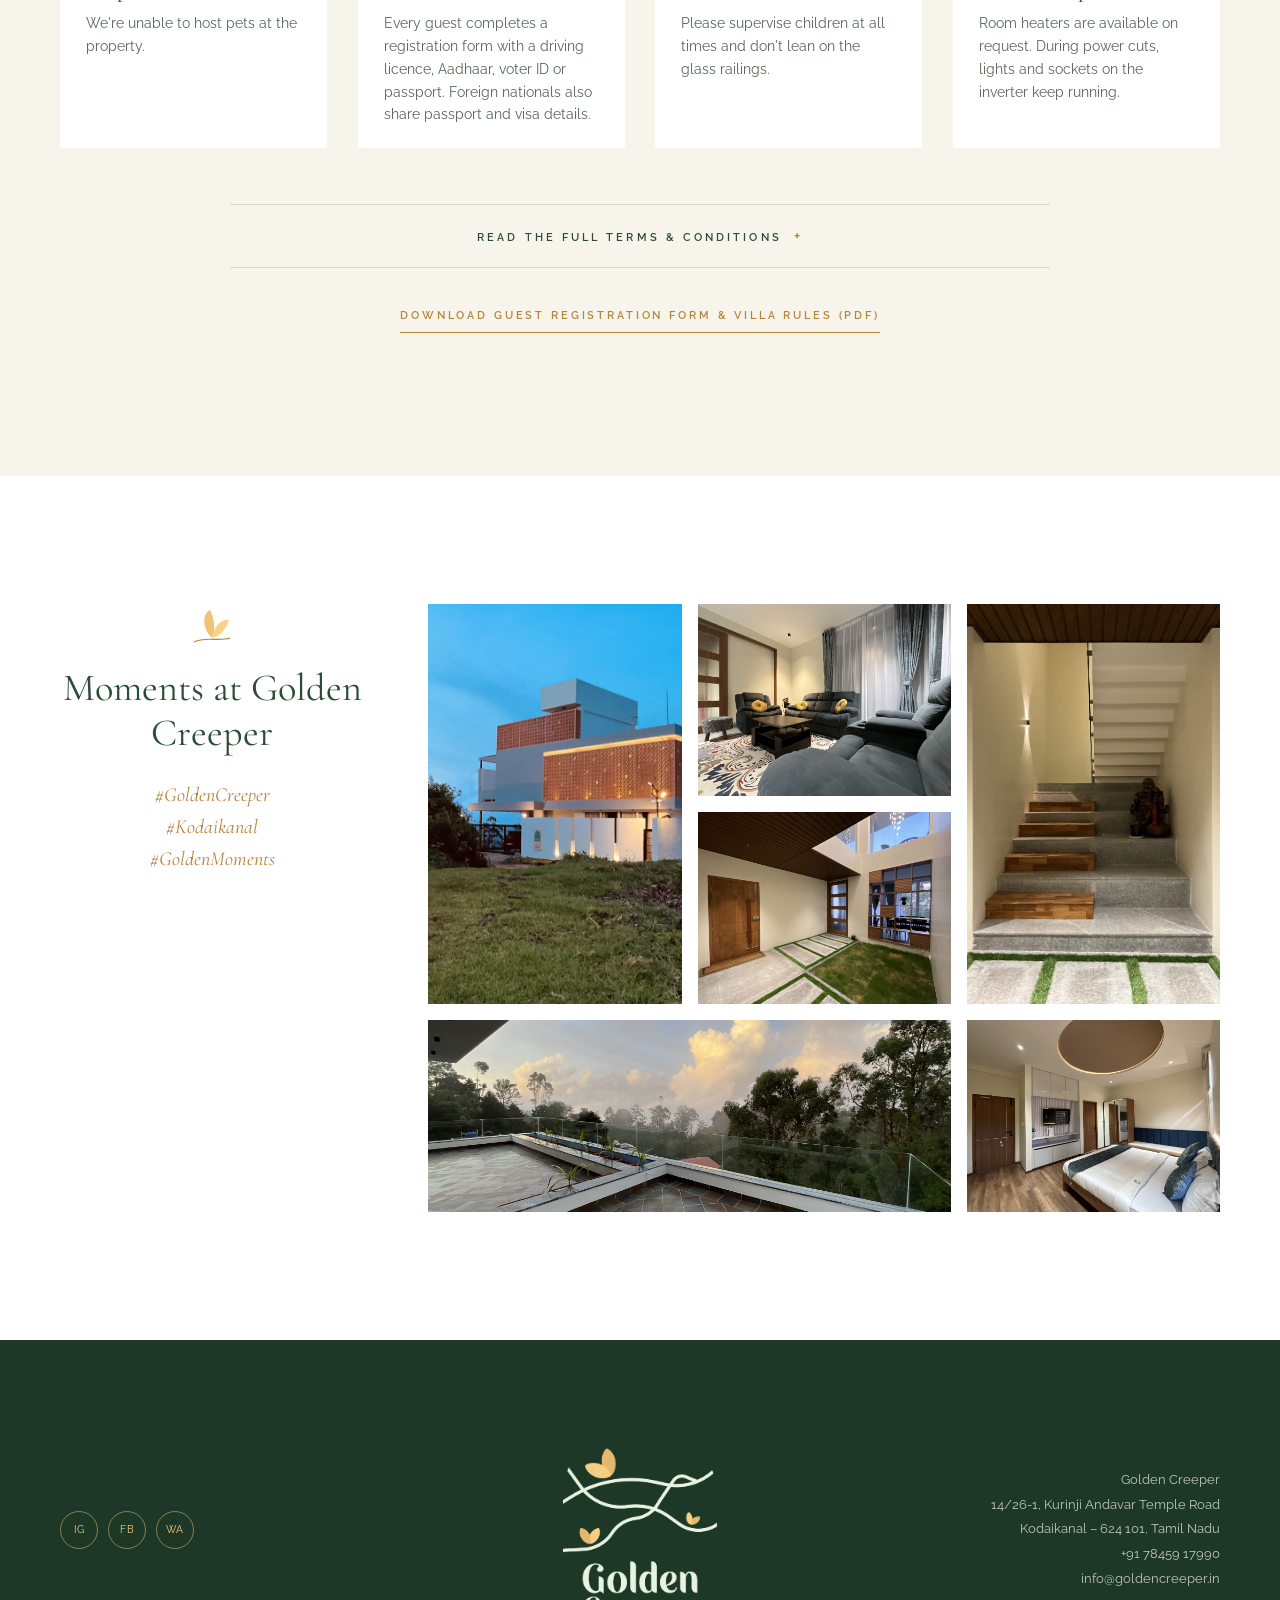
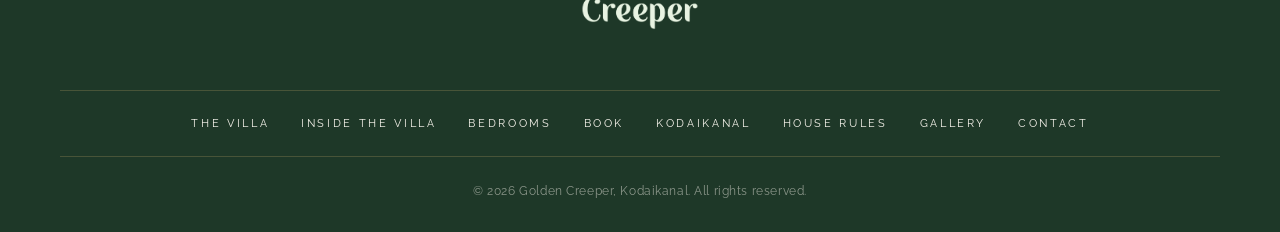
==== commit de889b89: "Adapt site to Kodaikanal villa: real photos, bedrooms & bathrooms, house rules, WhatsApp booking" ====
--- a/index.html
+++ b/index.html
@@ -3,13 +3,13 @@
 <head>
   <meta charset="utf-8">
   <meta name="viewport" content="width=device-width, initial-scale=1">
-  <title>Golden Creeper · Luxury Nature Resort · Official Site</title>
-  <meta name="description" content="Golden Creeper — a luxury nature resort where the forest, the light and the art of hospitality grow together.">
+  <title>Golden Creeper · Luxury Villa in Kodaikanal · Official Site</title>
+  <meta name="description" content="Golden Creeper is a brand-new four-bedroom luxury villa nestled in the woods of Kodaikanal, for families and friends of up to 12 guests.">
   <link rel="icon" type="image/png" href="img/logo.png">
   <link rel="preconnect" href="https://fonts.googleapis.com">
   <link rel="preconnect" href="https://fonts.gstatic.com" crossorigin>
   <link href="https://fonts.googleapis.com/css2?family=Cormorant+Garamond:ital,wght@0,400;0,500;0,600;1,400;1,500&family=Raleway:wght@300;400;500;600&display=swap" rel="stylesheet">
-  <link rel="preload" as="image" href="img/hero.jpg">
+  <link rel="preload" as="image" href="img/villa-dusk.jpg">
   <link rel="stylesheet" href="css/styles.css">
 </head>
 <body class="is-intro">
@@ -43,8 +43,8 @@
       <img class="header__wordmark header__wordmark--dark" src="img/wordmark-green.png" alt="">
     </a>
     <nav class="header__right">
-      <a href="#" class="header__link hide-sm">Languages</a>
-      <a href="#offers" class="header__link hide-sm">Offers</a>
+      <a href="tel:+917845917990" class="header__link hide-sm">+91 78459 17990</a>
+      <a href="#rules" class="header__link hide-sm">House rules</a>
       <a href="#book" class="btn btn--line">Book</a>
     </nav>
   </header>
@@ -53,33 +53,34 @@
   <div class="menu" id="menu">
     <div class="menu__inner">
       <ul class="menu__list">
-        <li><a href="#rooms">Rooms &amp; Villas</a></li>
-        <li><a href="#dining">Dining</a></li>
-        <li><a href="#spa">Spa &amp; Wellbeing</a></li>
-        <li><a href="#experiences">Experiences</a></li>
-        <li><a href="#offers">Special Offers</a></li>
+        <li><a href="#discover">The Villa</a></li>
+        <li><a href="#spaces">Inside the Villa</a></li>
+        <li><a href="#bedrooms">Bedrooms</a></li>
+        <li><a href="#book">Book Your Stay</a></li>
+        <li><a href="#experiences">Kodaikanal</a></li>
+        <li><a href="#rules">House Rules</a></li>
         <li><a href="#gallery">Gallery</a></li>
         <li><a href="#contact">Contact</a></li>
       </ul>
-      <div class="menu__media"><img src="img/forest.jpg" alt=""></div>
+      <div class="menu__media"><img src="img/terrace.jpg" alt=""></div>
     </div>
   </div>
 
   <main id="top">
     <!-- ============ HERO ============ -->
     <section class="hero">
-      <div class="hero__media"><img src="img/hero.jpg" alt="Golden Creeper resort pool surrounded by tropical forest"></div>
+      <div class="hero__media"><img src="img/villa-dusk.jpg" alt="Golden Creeper villa lit up at dusk in the woods of Kodaikanal"></div>
       <div class="hero__shade"></div>
       <div class="hero__content">
         <img class="hero__mark" id="heroMark" src="img/logo-knockout.png" alt="Golden Creeper">
-        <h1 class="hero__title"><em>Welcome</em> to where the forest turns to gold</h1>
+        <h1 class="hero__title"><em>Welcome</em> home<br>to the hills of Kodaikanal</h1>
       </div>
       <aside class="hero__card" id="offers">
         <button class="hero__card-close" type="button" aria-label="Close">&times;</button>
-        <p class="kicker">Season of Blossoms</p>
-        <h3>Golden Creeper in full bloom</h3>
-        <p>As the monsoon softens, the gardens awaken. Enjoy a third night on us, a candle-lit dinner under the canopy and a signature spa ritual.</p>
-        <a href="#book" class="link">Discover the offer</a>
+        <p class="kicker">Private luxury villa</p>
+        <h3>The whole villa, just for you</h3>
+        <p>Four ensuite bedrooms, a courtyard, living and dining spaces and private terraces for up to 12 guests, in the woods of Kodaikanal.</p>
+        <a href="#book" class="link">Check availability</a>
       </aside>
       <a href="#discover" class="hero__scroll" aria-label="Scroll down"><span></span></a>
     </section>
@@ -87,22 +88,23 @@
     <!-- ============ INTRO TEXT ============ -->
     <section class="section section--ivory" id="discover">
       <div class="container narrow center">
-        <p class="kicker reveal">Luxury nature resort</p>
-        <h2 class="display reveal">True to its roots, <em>Golden Creeper</em> is a sanctuary where nature and elegance grow together.</h2>
+        <p class="kicker reveal">Luxury villa · Kodaikanal</p>
+        <h2 class="display reveal">The spirit of <em>luxury and hospitality</em>, with the warmth of home.</h2>
       </div>
       <div class="container split split--text-left">
         <div class="split__text reveal">
-          <h3 class="subhead"><em>Golden Creeper, a living journey</em></h3>
-          <p>From the moment you arrive, you are welcomed by the hush of the forest and the scent of jasmine on warm air. Winding paths lead you through gardens where golden vines climb towards the light.</p>
-          <p>Wherever you look, nature is the architect: carved timber, hand-laid stone, open terraces and water that mirrors the sky. Every detail invites you to slow down and simply be.</p>
-          <a href="#rooms" class="link">Explore the resort</a>
+          <h3 class="subhead"><em>Golden Creeper, nestled in the woods</em></h3>
+          <p>Golden Creeper is a brand-new, four-bedroom luxury villa nestled in the woods of Kodaikanal. Its elegance lies in the blend of contemporary and vernacular design, in a calm and serene setting.</p>
+          <p>If you're a sunrise, sunset or night-sky person, this is the perfect oasis for you in the heart of the hill town.</p>
+          <a href="#spaces" class="link">Explore the villa</a>
         </div>
         <div class="split__media reveal">
           <div class="slider" data-slider>
             <div class="slider__track">
-              <div class="slide"><img src="img/forest.jpg" alt=""></div>
-              <div class="slide"><img src="img/hills.jpg" alt=""></div>
-              <div class="slide"><img src="img/deck.jpg" alt=""></div>
+              <div class="slide"><img src="img/terrace.jpg" alt="Open terrace overlooking the eucalyptus woods at sunset"></div>
+              <div class="slide"><img src="img/courtyard.jpg" alt="The tucked-away entrance courtyard"></div>
+              <div class="slide"><img src="img/valley.jpg" alt="Misty valley and hills of Kodaikanal at dawn"></div>
+              <div class="slide"><img class="pos-right" src="img/villa-dusk.jpg" alt="The villa's terracotta lattice facade at dusk"></div>
             </div>
             <button class="slider__btn slider__btn--prev" aria-label="Previous"></button>
             <button class="slider__btn slider__btn--next" aria-label="Next"></button>
@@ -111,18 +113,19 @@
       </div>
     </section>
 
-    <!-- ============ ROOMS ============ -->
-    <section class="section section--white" id="rooms">
+    <!-- ============ SPACES ============ -->
+    <section class="section section--white" id="spaces">
       <div class="container center narrow">
         <span class="ornament reveal"></span>
-        <h2 class="title reveal">Rooms &amp; Villas<br><em>a nest among the trees</em></h2>
+        <h2 class="title reveal">Inside the villa<br><em>a home for up to 12 guests</em></h2>
+        <p class="lead reveal">As beautiful and rare as its name, Golden Creeper is an ideal getaway for friends and families. Guests have the entire property to themselves.</p>
       </div>
       <div class="rooms" data-slider>
         <div class="slider__track rooms__track">
-          <article class="room"><div class="room__img"><img src="img/room-1.jpg" alt=""></div><h3>Canopy Room</h3><p>Warm timber, soft linen and a private balcony opening onto the treetops.</p><a href="#book" class="link">Discover</a></article>
-          <article class="room"><div class="room__img"><img src="img/room-2.jpg" alt=""></div><h3>Garden Suite</h3><p>A generous suite with a lounge and terrace overlooking the blossoming gardens.</p><a href="#book" class="link">Discover</a></article>
-          <article class="room"><div class="room__img"><img src="img/room-4.jpg" alt=""></div><h3>Sky Ridge Retreat</h3><p>Wake to mist rolling over the valley from your open-air deck.</p><a href="#book" class="link">Discover</a></article>
-          <article class="room"><div class="room__img"><img src="img/room-3.jpg" alt=""></div><h3>Creeper Pool Villa</h3><p>Your own pool, outdoor shower and a pavilion wrapped in golden vines.</p><a href="#book" class="link">Discover</a></article>
+          <article class="room"><div class="room__img"><img src="img/courtyard.jpg" alt="Entrance courtyard with lawn, stone pathway and teak front door"></div><h3>The Courtyard</h3><p>A tiny, tucked-away yet beautiful courtyard greets you as you enter the property.</p></article>
+          <article class="room"><div class="room__img"><img src="img/living.jpg" alt="Living room with plush recliners and a hand-tufted rug"></div><h3>Living &amp; Dining</h3><p>Our guests' favourite place to relax, unwind and feel the breeze. The semi-open kitchen is ready for light cooking.</p></article>
+          <article class="room"><div class="room__img"><img src="img/bedroom-2.jpg" alt="Bedroom opening onto a private terrace among eucalyptus trees"></div><h3>Four Ensuite Bedrooms</h3><p>Every bedroom has its own bathroom and opens onto a private terrace or balcony.</p></article>
+          <article class="room"><div class="room__img"><img src="img/terrace.jpg" alt="Terrace with glass railings overlooking the woods"></div><h3>Terraces &amp; Balconies</h3><p>Step outside to take in the joyous views of the woods and the hills all around.</p></article>
         </div>
         <div class="rooms__nav">
           <button class="slider__btn slider__btn--prev" aria-label="Previous"></button>
@@ -131,105 +134,231 @@
       </div>
     </section>
 
+    <!-- ============ BEDROOMS & BATHS ============ -->
+    <section class="section section--ivory" id="bedrooms">
+      <div class="container split">
+        <div class="split__media reveal">
+          <div class="slider" data-slider>
+            <div class="slider__track">
+              <div class="slide"><img src="img/bedroom-2.jpg" alt="Bedroom with sliding doors onto a private terrace"></div>
+              <div class="slide"><img src="img/bedroom-1.jpg" alt="Bedroom with a backlit wooden ceiling disc and window seat"></div>
+              <div class="slide"><img src="img/bedroom-3.jpg" alt="Bedroom with tall windows and a dressing area"></div>
+              <div class="slide"><img src="img/balcony.jpg" alt="Private balcony with seating"></div>
+            </div>
+            <button class="slider__btn slider__btn--prev" aria-label="Previous"></button>
+            <button class="slider__btn slider__btn--next" aria-label="Next"></button>
+          </div>
+        </div>
+        <div class="split__text reveal">
+          <span class="ornament"></span>
+          <h2 class="title">Four ensuite bedrooms<br><em>each with a view</em></h2>
+          <p>Warm cove lighting, wooden floors and crisp white linen make every bedroom a calm retreat after a day in the hills.</p>
+          <p>Each bedroom extends to the outdoors, with a private terrace or balcony to enjoy the joyous views of the woods around.</p>
+          <a href="#book" class="link">Check availability</a>
+        </div>
+      </div>
+      <div class="container split split--text-left">
+        <div class="split__text reveal">
+          <span class="ornament"></span>
+          <h2 class="title">Bathrooms<br><em>crafted with care</em></h2>
+          <p>Every bedroom has its own bathroom, finished in soft marble-look stone and hand-patterned tiles, with a walk-in glass shower and a sculpted vanity.</p>
+        </div>
+        <div class="split__media reveal">
+          <div class="slider slider--portrait" data-slider>
+            <div class="slider__track">
+              <div class="slide"><img src="img/bath-1.jpg" alt="Bathroom with walk-in glass shower and round mirror"></div>
+              <div class="slide"><img src="img/bath-2.jpg" alt="Shower with lit niche of patterned tiles"></div>
+              <div class="slide"><img src="img/bath-3.jpg" alt="Bathroom with vessel basin and warm cove lighting"></div>
+              <div class="slide"><img src="img/bath-4.jpg" alt="Bathroom with patterned tile feature wall"></div>
+            </div>
+            <button class="slider__btn slider__btn--prev" aria-label="Previous"></button>
+            <button class="slider__btn slider__btn--next" aria-label="Next"></button>
+          </div>
+        </div>
+      </div>
+    </section>
+
     <!-- ============ BOOK BAND ============ -->
     <section class="book" id="book">
-      <div class="book__media"><img src="img/pool-night.jpg" alt=""></div>
+      <div class="book__media"><img src="img/valley.jpg" alt=""></div>
       <div class="book__panel reveal">
         <h2 class="title title--light">Book your stay</h2>
-        <form class="book__form" onsubmit="return false">
-          <label>Arrival<input type="date"></label>
-          <label>Departure<input type="date"></label>
-          <label>Guests<select><option>2 adults</option><option>1 adult</option><option>2 adults, 1 child</option><option>Family</option></select></label>
-          <button class="btn btn--gold" type="submit">Check availability</button>
+        <form class="book__form" id="bookForm">
+          <label>Check-in<input type="date" name="checkin" required></label>
+          <label>Check-out<input type="date" name="checkout" required></label>
+          <label>Guests<select name="guests">
+            <option>1</option><option selected>2</option><option>3</option><option>4</option><option>5</option><option>6</option>
+            <option>7</option><option>8</option><option>9</option><option>10</option><option>11</option><option>12</option>
+          </select></label>
+          <label>Stay<select name="stay">
+            <option>Entire villa (4 bedrooms)</option><option>1 bedroom</option><option>2 bedrooms</option><option>3 bedrooms</option>
+          </select></label>
+          <button class="btn btn--gold" type="submit">Enquire on WhatsApp</button>
         </form>
+        <p class="book__alt">Or call <a href="tel:+917845917990">+91 78459 17990</a> · <a href="mailto:info@goldencreeper.in">info@goldencreeper.in</a></p>
       </div>
     </section>
 
     <!-- ============ STORY ============ -->
     <section class="section section--ivory">
       <div class="container split">
-        <div class="split__media split__media--tall reveal"><img src="img/cabana.jpg" alt=""></div>
-        <div class="split__text reveal">
-          <span class="ornament"></span>
-          <h2 class="title">To return to Golden Creeper<br><em>time and time again</em></h2>
-          <p>Our hospitality is rooted in care. Every member of our family remembers your name, your favourite tea and the corner of the garden you love most.</p>
-          <p>It is this quiet attention, season after season, that turns a first visit into a lifelong ritual.</p>
+        <div class="split__media split__media--tall reveal"><img src="img/stairs.jpg" alt="Stone and teak staircase rising from the courtyard"></div>
+        <div class="split__text reveal">
+          <span class="ornament"></span>
+          <h2 class="title">Contemporary design<br><em>with vernacular roots</em></h2>
+          <p>Golden Creeper brings together clean, modern lines and the warmth of traditional craft. Terracotta lattice screens filter the light by day and glow like lanterns after dusk.</p>
+          <p>Inside, every space is designed around the setting, so the woods and the hills are never far from view.</p>
           <a href="#book" class="link">Book a stay</a>
         </div>
       </div>
       <div class="container split split--text-left">
         <div class="split__text reveal">
           <span class="ornament"></span>
-          <h2 class="title">What makes Golden Creeper<br><em>so unique in their eyes?</em></h2>
-          <p>An art of living inherited from the land itself. Mornings begin with birdsong and fresh fruit from our orchards; evenings end with lantern light reflected in still water.</p>
-          <p>Everything here grows slowly, beautifully and with intention, just like the golden creeper that gives us our name.</p>
-        </div>
-        <div class="split__media reveal"><img src="img/pool-deck.jpg" alt=""></div>
+          <h2 class="title">A sunrise, sunset<br><em>or a night-sky person?</em></h2>
+          <p>Wake up to mist rising over the valley, watch the clouds turn gold in the evening and end the day under a sky full of stars.</p>
+          <p>With a private terrace or balcony for every bedroom, there is always a quiet corner to take it all in.</p>
+        </div>
+        <div class="split__media split__media--tall reveal"><img src="img/balcony.jpg" alt="Private balcony with seating, open to the woods"></div>
       </div>
     </section>
 
     <!-- ============ DARK FEATURE ============ -->
     <section class="feature">
-      <div class="feature__bg"><img src="img/hills.jpg" alt=""></div>
+      <div class="feature__bg"><img src="img/valley.jpg" alt=""></div>
       <div class="container feature__head center">
-        <h2 class="display display--light reveal"><em>Contemplate and fall under its spell:</em><br>Golden Creeper grows with every season</h2>
+        <h2 class="display display--light reveal"><em>Discover the rolling hills and lush greens</em><br>of Kodaikanal from every corner of home</h2>
       </div>
       <div class="container split feature__body">
         <div class="split__text reveal">
-          <blockquote>“In every walk with nature one receives far more than he seeks.”</blockquote>
-          <p>Golden Creeper has always had a gift for renewal. With each season the gardens change their colours, our chefs reinvent their menus and new experiences take root, yet the spirit of the place remains untouched.</p>
-          <p>Lounges open onto the forest, a library glows by firelight and the infinity pool seems to pour straight into the valley. An invitation to dream, every single day.</p>
-        </div>
-        <div class="split__media reveal"><img src="img/coast.jpg" alt=""></div>
-      </div>
-    </section>
-
-    <!-- ============ DINING / SPA / EXPERIENCES ============ -->
+          <blockquote>“Experience with us the spirit of luxury and hospitality, with the warmth of home.”</blockquote>
+          <p>Owing to the villa's location in a calm and serene setting, the living room has become our guests' favourite place to relax, unwind and feel the breeze as they laze.</p>
+          <p>From the nooks and corners of Golden Creeper, the hills of Kodaikanal unfold in every direction.</p>
+        </div>
+        <div class="split__media reveal"><img src="img/living.jpg" alt="The living room, our guests' favourite place to unwind"></div>
+      </div>
+    </section>
+
+    <!-- ============ EXPERIENCES ============ -->
     <section class="section section--white" id="experiences">
       <div class="container center narrow">
         <span class="ornament reveal"></span>
-        <h2 class="title reveal">Dream, savour, explore:<br><em>an unforgettable stay</em></h2>
+        <h2 class="title reveal">Unwind, gather, explore:<br><em>your stay in the hills</em></h2>
       </div>
       <div class="container cards">
-        <article class="card reveal" id="dining">
-          <div class="card__img"><img src="img/dining-1.jpg" alt=""></div>
-          <p class="kicker">Restaurants &amp; Bars</p>
-          <h3>Dining under the canopy</h3>
-          <p>Farm-to-table menus, a riverside grill and cocktails crafted from garden botanicals.</p>
-          <a href="#" class="link">Our restaurants</a>
-        </article>
-        <article class="card reveal" id="spa">
-          <div class="card__img"><img src="img/spa.jpg" alt=""></div>
-          <p class="kicker">Spa &amp; Wellbeing</p>
-          <h3>The Creeper Spa</h3>
-          <p>Ancient rituals, forest-sourced oils and treatment pavilions open to the sound of rain.</p>
-          <a href="#" class="link">Discover the spa</a>
+        <article class="card reveal">
+          <div class="card__img"><img src="img/valley.jpg" alt=""></div>
+          <p class="kicker">Mornings</p>
+          <h3>Sunrise over the valley</h3>
+          <p>Start the day with a warm cup on the terrace as the mist lifts off the hills.</p>
         </article>
         <article class="card reveal">
-          <div class="card__img"><img src="img/loungers.jpg" alt=""></div>
-          <p class="kicker">Experiences</p>
-          <h3>Explore the wild</h3>
-          <p>Guided forest walks, sunrise yoga, waterfall picnics and stargazing on the ridge.</p>
-          <a href="#" class="link">All experiences</a>
+          <div class="card__img"><img src="img/terrace.jpg" alt=""></div>
+          <p class="kicker">Evenings</p>
+          <h3>Sunsets &amp; starry skies</h3>
+          <p>Golden clouds at dusk, cool hill air and a night sky made for slow conversations.</p>
         </article>
+        <article class="card reveal">
+          <div class="card__img"><img src="img/forest.jpg" alt=""></div>
+          <p class="kicker">Kodaikanal</p>
+          <h3>Explore the hill town</h3>
+          <p>Lakes, pine forests, viewpoints and waterfalls: the Princess of Hill Stations is waiting to be explored.</p>
+        </article>
+      </div>
+    </section>
+
+    <!-- ============ HOUSE RULES ============ -->
+    <section class="section section--ivory" id="rules">
+      <div class="container center narrow">
+        <span class="ornament reveal"></span>
+        <h2 class="title reveal">House rules<br><em>for a peaceful stay</em></h2>
+        <p class="lead reveal">A few simple rules help us look after the villa, our neighbours and every guest who stays with us.</p>
+      </div>
+      <div class="container rules">
+        <div class="rule reveal"><h3>Up to 12 guests</h3><p>The villa hosts a maximum of 12 guests. Only the guests named in the booking may stay.</p></div>
+        <div class="rule reveal"><h3>No parties or events</h3><p>Parties and large gatherings of any kind are strictly prohibited.</p></div>
+        <div class="rule reveal"><h3>Quiet after 10 PM</h3><p>Please keep music and voices low after 10 PM out of respect for our neighbours.</p></div>
+        <div class="rule reveal"><h3>No smoking indoors</h3><p>Smoking is allowed only on the balconies and terraces. Please use the ashtrays provided.</p></div>
+        <div class="rule reveal"><h3>No pets</h3><p>We're unable to host pets at the property.</p></div>
+        <div class="rule reveal"><h3>Valid ID at check-in</h3><p>Every guest completes a registration form with a driving licence, Aadhaar, voter ID or passport. Foreign nationals also share passport and visa details.</p></div>
+        <div class="rule reveal"><h3>Children &amp; balconies</h3><p>Please supervise children at all times and don't lean on the glass railings.</p></div>
+        <div class="rule reveal"><h3>Comfort &amp; power</h3><p>Room heaters are available on request. During power cuts, lights and sockets on the inverter keep running.</p></div>
+      </div>
+      <div class="container narrow">
+        <details class="terms reveal">
+          <summary>Read the full terms &amp; conditions</summary>
+          <div class="terms__body">
+            <h4>General regulations</h4>
+            <ul>
+              <li>Guests must not pursue any commercial or illegal activity on the property, including using the host's internet connection to access illegal sites.</li>
+              <li>Guests must not take anything from the property that belongs to the owner.</li>
+              <li>Guests are responsible for the safe custody of all valuables and money they bring. The housekeeper and manager are not responsible for any loss or theft.</li>
+              <li>Please turn off gas, stoves, switches and appliances when not in use. Guests are liable for any damage caused by negligence.</li>
+              <li>Please hand over the house keys to the caretaker at check-out.</li>
+            </ul>
+            <h4>Security</h4>
+            <ul>
+              <li>Whenever you leave the villa, please make sure all windows and doors are closed and locked to keep the villa secure and to keep out rain, insects, mosquitoes and animals.</li>
+              <li>The owner and caretaker are not responsible for any accident or self-harm during the stay.</li>
+            </ul>
+            <h4>Footwear</h4>
+            <ul><li>Please leave your footwear at the villa entrance and use the slippers provided inside.</li></ul>
+            <h4>Noise &amp; neighbourhood</h4>
+            <ul>
+              <li>Guests are fully responsible for the safety and security of their children at all times.</li>
+              <li>Music and volume must be kept to the lowest level after 10 PM. Neighbours may complain to the local authorities about loud noise, and guests will bear any resulting charges.</li>
+            </ul>
+            <h4>Visitors</h4>
+            <ul><li>Only the number of guests booked may stay; extra guests are not allowed. The property has a maximum of 12 guests, and bookings that exceed this will not be honoured.</li></ul>
+            <h4>Events</h4>
+            <ul>
+              <li>Parties and large gatherings of any kind are strictly prohibited.</li>
+              <li>A cleaning charge of Rs 1,000 applies for extra cleaning, for example after a party.</li>
+            </ul>
+            <h4>Pets</h4>
+            <ul><li>Pets are not allowed on the property.</li></ul>
+            <h4>Balcony &amp; deck areas</h4>
+            <ul>
+              <li>Do not lean on the balcony glass railings. Babies and children must be supervised on the balconies at all times.</li>
+              <li>Clothes may be dried only on the drying racks, not on the balcony or terrace railings.</li>
+            </ul>
+            <h4>Power &amp; backup</h4>
+            <ul>
+              <li>Electric room heaters are provided on request.</li>
+              <li>During power cuts, only the lights and sockets on the inverter connection will work, on the in-house UPS.</li>
+            </ul>
+            <h4>Smoking</h4>
+            <ul>
+              <li>No smoking inside the property. Smoking is allowed only on the balcony and terrace areas.</li>
+              <li>No chewing tobacco or spitting in or around the property. Cigarette butts must go in the ashtrays provided, not on the grounds. Any damage will be charged to the guest.</li>
+            </ul>
+            <h4>Damages &amp; breakages</h4>
+            <ul>
+              <li>Please do not move or rearrange any furniture, artefacts, cutlery, linen or decorations.</li>
+              <li>Guests and their party are responsible for any damage to or loss of these items.</li>
+            </ul>
+            <h4>Compliance</h4>
+            <ul><li>Breaking any of these house rules breaches the terms and conditions of occupancy. The owner and manager may end the stay of any guest or visitor who refuses to follow them.</li></ul>
+          </div>
+        </details>
+        <p class="center"><a href="docs/golden-creeper-guest-registration-and-villa-rules.pdf" class="link" target="_blank" rel="noopener">Download guest registration form &amp; villa rules (PDF)</a></p>
       </div>
     </section>
 
     <!-- ============ GALLERY ============ -->
-    <section class="section section--ivory" id="gallery">
+    <section class="section section--white" id="gallery">
       <div class="gallery container">
         <div class="gallery__intro reveal">
           <span class="ornament"></span>
-          <h2 class="title">Inspired by you</h2>
-          <p class="handles"><em>@GoldenCreeperResort<br>#GoldenCreeper<br>#GoldenMoments</em></p>
+          <h2 class="title">Moments at Golden Creeper</h2>
+          <p class="handles"><em>#GoldenCreeper<br>#Kodaikanal<br>#GoldenMoments</em></p>
         </div>
         <div class="gallery__grid">
-          <figure class="g1 reveal"><img src="img/pool-dusk.jpg" alt=""></figure>
-          <figure class="g2 reveal"><img src="img/dining-2.jpg" alt=""></figure>
-          <figure class="g3 reveal"><img src="img/palms.jpg" alt=""></figure>
-          <figure class="g4 reveal"><img src="img/forest.jpg" alt=""></figure>
-          <figure class="g5 reveal"><img src="img/deck.jpg" alt=""></figure>
-          <figure class="g6 reveal"><img src="img/room-1.jpg" alt=""></figure>
+          <figure class="g1 reveal"><img class="pos-right" src="img/villa-dusk.jpg" alt=""></figure>
+          <figure class="g2 reveal"><img src="img/living.jpg" alt=""></figure>
+          <figure class="g3 reveal"><img src="img/bedroom-1.jpg" alt=""></figure>
+          <figure class="g4 reveal"><img src="img/stairs.jpg" alt=""></figure>
+          <figure class="g5 reveal"><img src="img/terrace.jpg" alt=""></figure>
+          <figure class="g6 reveal"><img src="img/courtyard.jpg" alt=""></figure>
         </div>
       </div>
     </section>
@@ -239,20 +368,21 @@
   <footer class="footer" id="contact">
     <div class="container footer__top">
       <div class="footer__social">
-        <a href="#" aria-label="Instagram">IG</a><a href="#" aria-label="Facebook">FB</a><a href="#" aria-label="YouTube">YT</a><a href="#" aria-label="LinkedIn">IN</a>
+        <a href="#" aria-label="Instagram">IG</a><a href="#" aria-label="Facebook">FB</a><a href="https://wa.me/917845917990" aria-label="WhatsApp" target="_blank" rel="noopener">WA</a>
       </div>
       <img class="footer__logo" src="img/logo-knockout.png" alt="Golden Creeper">
       <address>
-        Golden Creeper Resort<br>
-        [Address line], [City]<br>
-        Tel: +00 000 000 0000<br>
-        <a href="mailto:stay@goldencreeper.com">stay@goldencreeper.com</a>
+        Golden Creeper<br>
+        14/26-1, Kurinji Andavar Temple Road<br>
+        Kodaikanal – 624 101, Tamil Nadu<br>
+        <a href="tel:+917845917990">+91 78459 17990</a><br>
+        <a href="mailto:info@goldencreeper.in">info@goldencreeper.in</a>
       </address>
     </div>
     <nav class="footer__nav">
-      <a href="#rooms">Accommodation</a><a href="#dining">Restaurants</a><a href="#spa">Spa &amp; Wellbeing</a><a href="#experiences">Experiences</a><a href="#offers">Special offers</a><a href="#gallery">Gallery</a><a href="#contact">Contact</a><a href="#">Careers</a>
+      <a href="#discover">The Villa</a><a href="#spaces">Inside the Villa</a><a href="#bedrooms">Bedrooms</a><a href="#book">Book</a><a href="#experiences">Kodaikanal</a><a href="#rules">House Rules</a><a href="#gallery">Gallery</a><a href="#contact">Contact</a>
     </nav>
-    <p class="footer__legal">&copy; <span id="year"></span> Golden Creeper. All rights reserved. · Legal notice · Privacy</p>
+    <p class="footer__legal">&copy; <span id="year"></span> Golden Creeper, Kodaikanal. All rights reserved.</p>
   </footer>
 
   <script src="js/main.js"></script>
--- a/css/styles.css
+++ b/css/styles.css
@@ -166,11 +166,14 @@
 .book__media img{width:100%;height:100%;object-fit:cover}
 .book__media::after{content:"";position:absolute;inset:0;background:rgba(14,28,19,.35)}
 .book__panel{position:relative;background:rgba(30,56,40,.9);backdrop-filter:blur(4px);padding:clamp(30px,5vw,60px);text-align:center;width:min(980px,100%)}
-.book__form{display:grid;grid-template-columns:repeat(3,1fr) auto;gap:22px;align-items:end;margin-top:18px}
+.book__form{display:grid;grid-template-columns:repeat(4,1fr) auto;gap:22px;align-items:end;margin-top:18px}
 .book__form label{display:flex;flex-direction:column;gap:8px;text-align:left;font-size:10.5px;letter-spacing:.26em;text-transform:uppercase;color:var(--gold-soft)}
-.book__form input,.book__form select{background:transparent;border:0;border-bottom:1px solid rgba(240,196,119,.6);color:var(--ivory);font:inherit;font-size:14px;letter-spacing:.04em;text-transform:none;padding:10px 0;color-scheme:dark}
+.book__form label{min-width:0}
+.book__form input,.book__form select{width:100%;min-width:0;background:transparent;border:0;border-bottom:1px solid rgba(240,196,119,.6);color:var(--ivory);font:inherit;font-size:14px;letter-spacing:.04em;text-transform:none;padding:10px 0;color-scheme:dark}
 .book__form select option{color:var(--ink)}
 .book__form .btn{padding:16px 26px}
+.book__alt{margin:26px 0 0;font-size:13px;color:rgba(247,244,236,.75)}
+.book__alt a{color:var(--gold-soft)}
 
 /* feature */
 .feature{position:relative;background:var(--forest);color:var(--ivory);padding:clamp(90px,11vw,160px) 0;overflow:hidden}
@@ -198,7 +201,7 @@
 .gallery__grid figure{margin:0;overflow:hidden}
 .gallery__grid img{width:100%;height:100%;object-fit:cover;transition:transform 1.2s var(--ease)}
 .gallery__grid figure:hover img{transform:scale(1.06)}
-.g1{grid-row:span 2}.g4{grid-row:span 2}.g5{grid-column:span 2}
+.g1{grid-area:1/1/3/2}.g2{grid-area:1/2/2/3}.g4{grid-area:1/3/3/4}.g6{grid-area:2/2/3/3}.g5{grid-area:3/1/4/3}.g3{grid-area:3/3/4/4}
 .g2{transition-delay:.1s}.g3{transition-delay:.2s}
 
 /* footer */
@@ -213,6 +216,26 @@
 .footer__nav a:hover{color:var(--gold)}
 .footer__legal{font-size:11.5px;color:rgba(247,244,236,.5);margin:24px 0 0;letter-spacing:.05em}
 
+/* house rules */
+.lead{font-size:16px;max-width:640px;margin:0 auto}
+.rules{display:grid;grid-template-columns:repeat(4,1fr);gap:clamp(20px,2.4vw,32px);margin-top:56px}
+.rule{background:#fff;padding:28px 26px 22px;border-top:2px solid var(--gold)}
+.rule h3{font-family:var(--serif);font-weight:500;font-size:1.35rem;color:var(--forest-2);margin:0 0 .4em;line-height:1.2}
+.rule p{font-size:13.5px;line-height:1.7;margin:0}
+.rule:nth-child(4n+2){transition-delay:.08s}.rule:nth-child(4n+3){transition-delay:.16s}.rule:nth-child(4n+4){transition-delay:.24s}
+.terms{margin:56px 0 28px;border-top:1px solid rgba(43,77,55,.15);border-bottom:1px solid rgba(43,77,55,.15)}
+.terms summary{cursor:pointer;list-style:none;padding:22px 0;text-align:center;font-size:11px;letter-spacing:.28em;text-transform:uppercase;color:var(--forest-2);font-weight:600}
+.terms summary::-webkit-details-marker{display:none}
+.terms summary::after{content:"+";margin-left:12px;color:var(--gold-deep);font-size:15px}
+.terms[open] summary::after{content:"\2212"}
+.terms__body{padding:0 0 30px}
+.terms__body h4{font-family:var(--serif);font-weight:500;font-size:1.25rem;color:var(--gold-deep);margin:1.4em 0 .3em}
+.terms__body ul{margin:0;padding-left:1.2em}
+.terms__body li{font-size:14px;line-height:1.75;color:var(--muted);margin-bottom:4px}
+
+img.pos-right{object-position:78% 50%}
+.hero__media img{object-position:62% 50%}
+
 /* reveal on scroll */
 .reveal{opacity:0;transform:translateY(40px);transition:opacity 1.1s ease,transform 1.1s var(--ease)}
 .reveal.in-view{opacity:1;transform:none}
@@ -220,6 +243,9 @@
 .reveal.in-view>img,.reveal.in-view .slide img{transform:scale(1)}
 
 /* responsive */
+@media (max-width:1100px) and (min-width:901px){
+  .rules{grid-template-columns:repeat(2,1fr)}
+}
 @media (max-width:900px){
   .hide-sm{display:none}
   .header__label{display:none}
@@ -228,6 +254,7 @@
   .split__text{max-width:none}
   .gallery__intro{position:static}
   .book__form{grid-template-columns:1fr 1fr}
+  .rules{grid-template-columns:1fr 1fr}
   .book__form .btn{grid-column:1/-1}
   .footer__social,.footer address{justify-self:center;text-align:center}
   .menu__inner{grid-template-columns:1fr}
@@ -235,6 +262,11 @@
   .hero__card{display:none}
   .header__brand{height:38px}
 }
+@media (max-width:560px){
+  .rules{grid-template-columns:1fr}
+}
 @media (prefers-reduced-motion:reduce){
   *,*::before,*::after{animation-duration:.01ms!important;animation-delay:0s!important;transition-duration:.01ms!important;transition-delay:0s!important}
 }
+.slider--portrait{max-width:440px;margin:0 auto}
+.slider--portrait .slide img{aspect-ratio:3/4}
